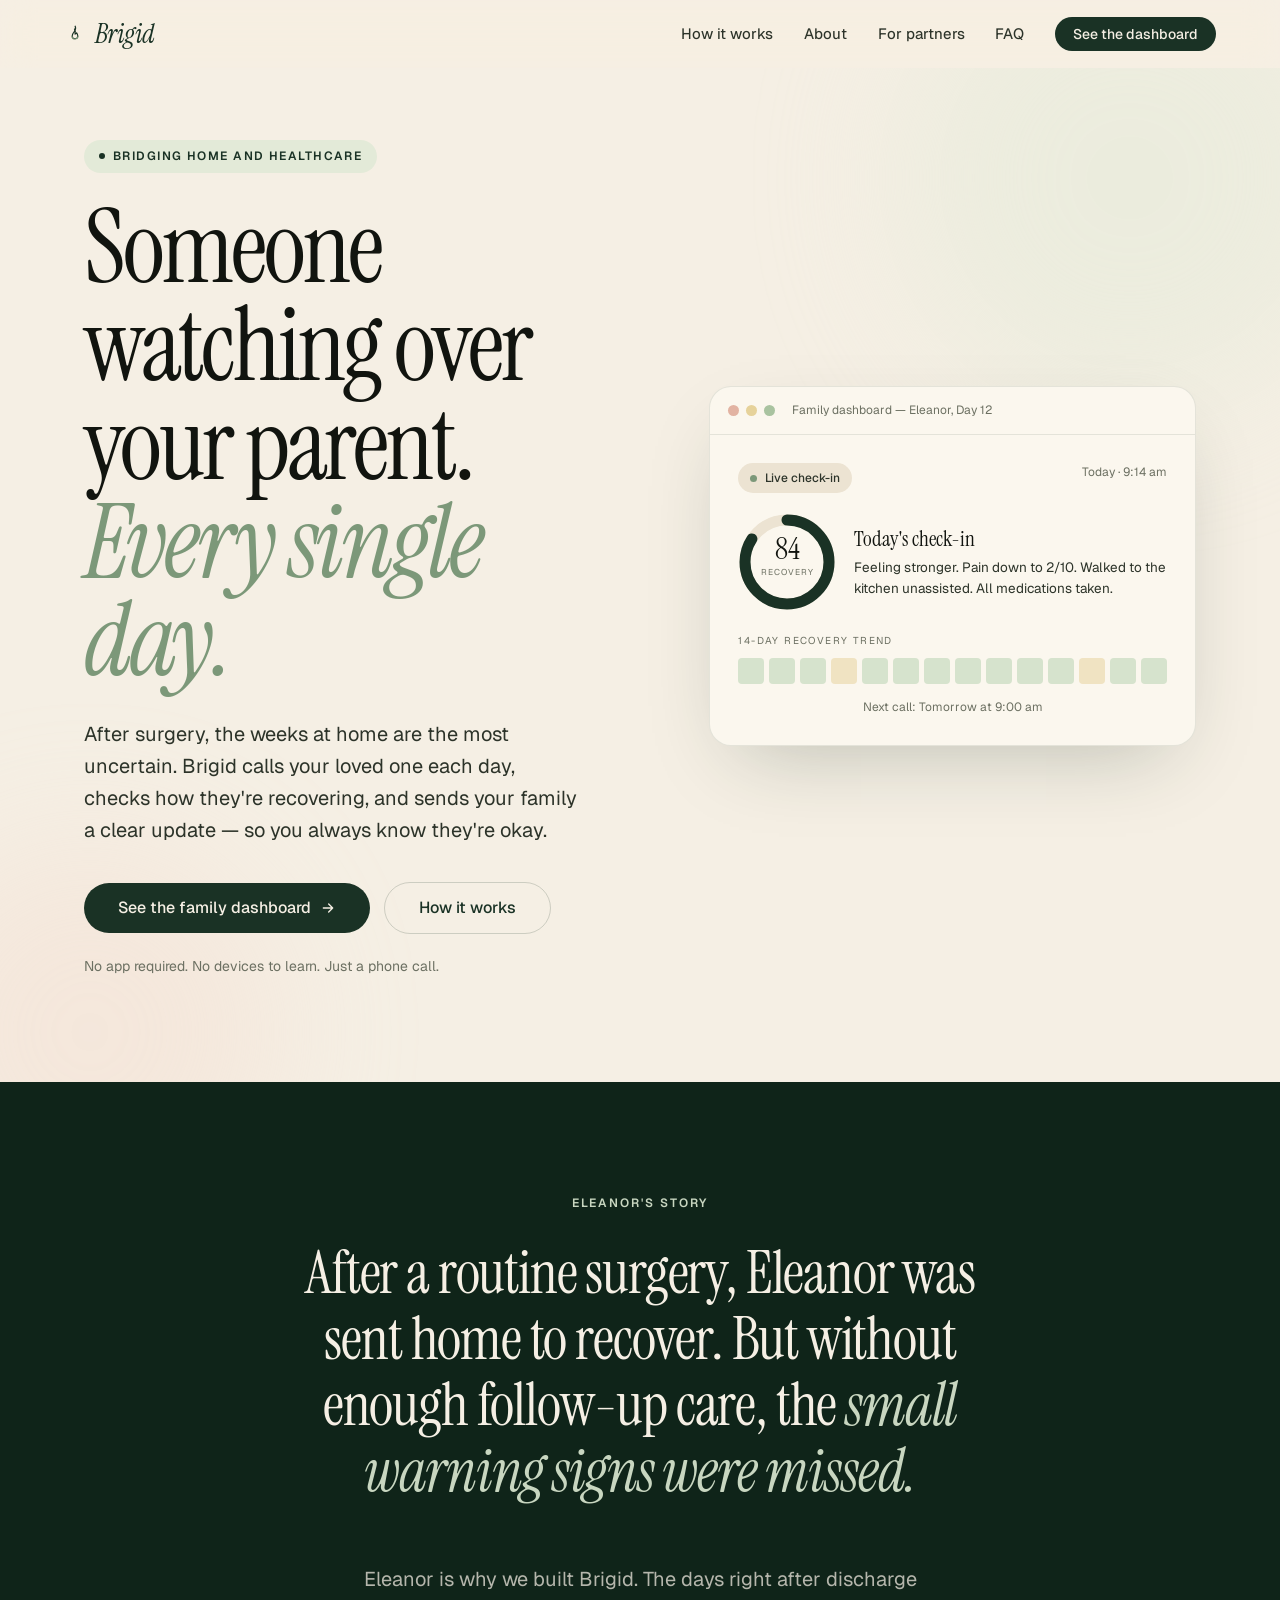
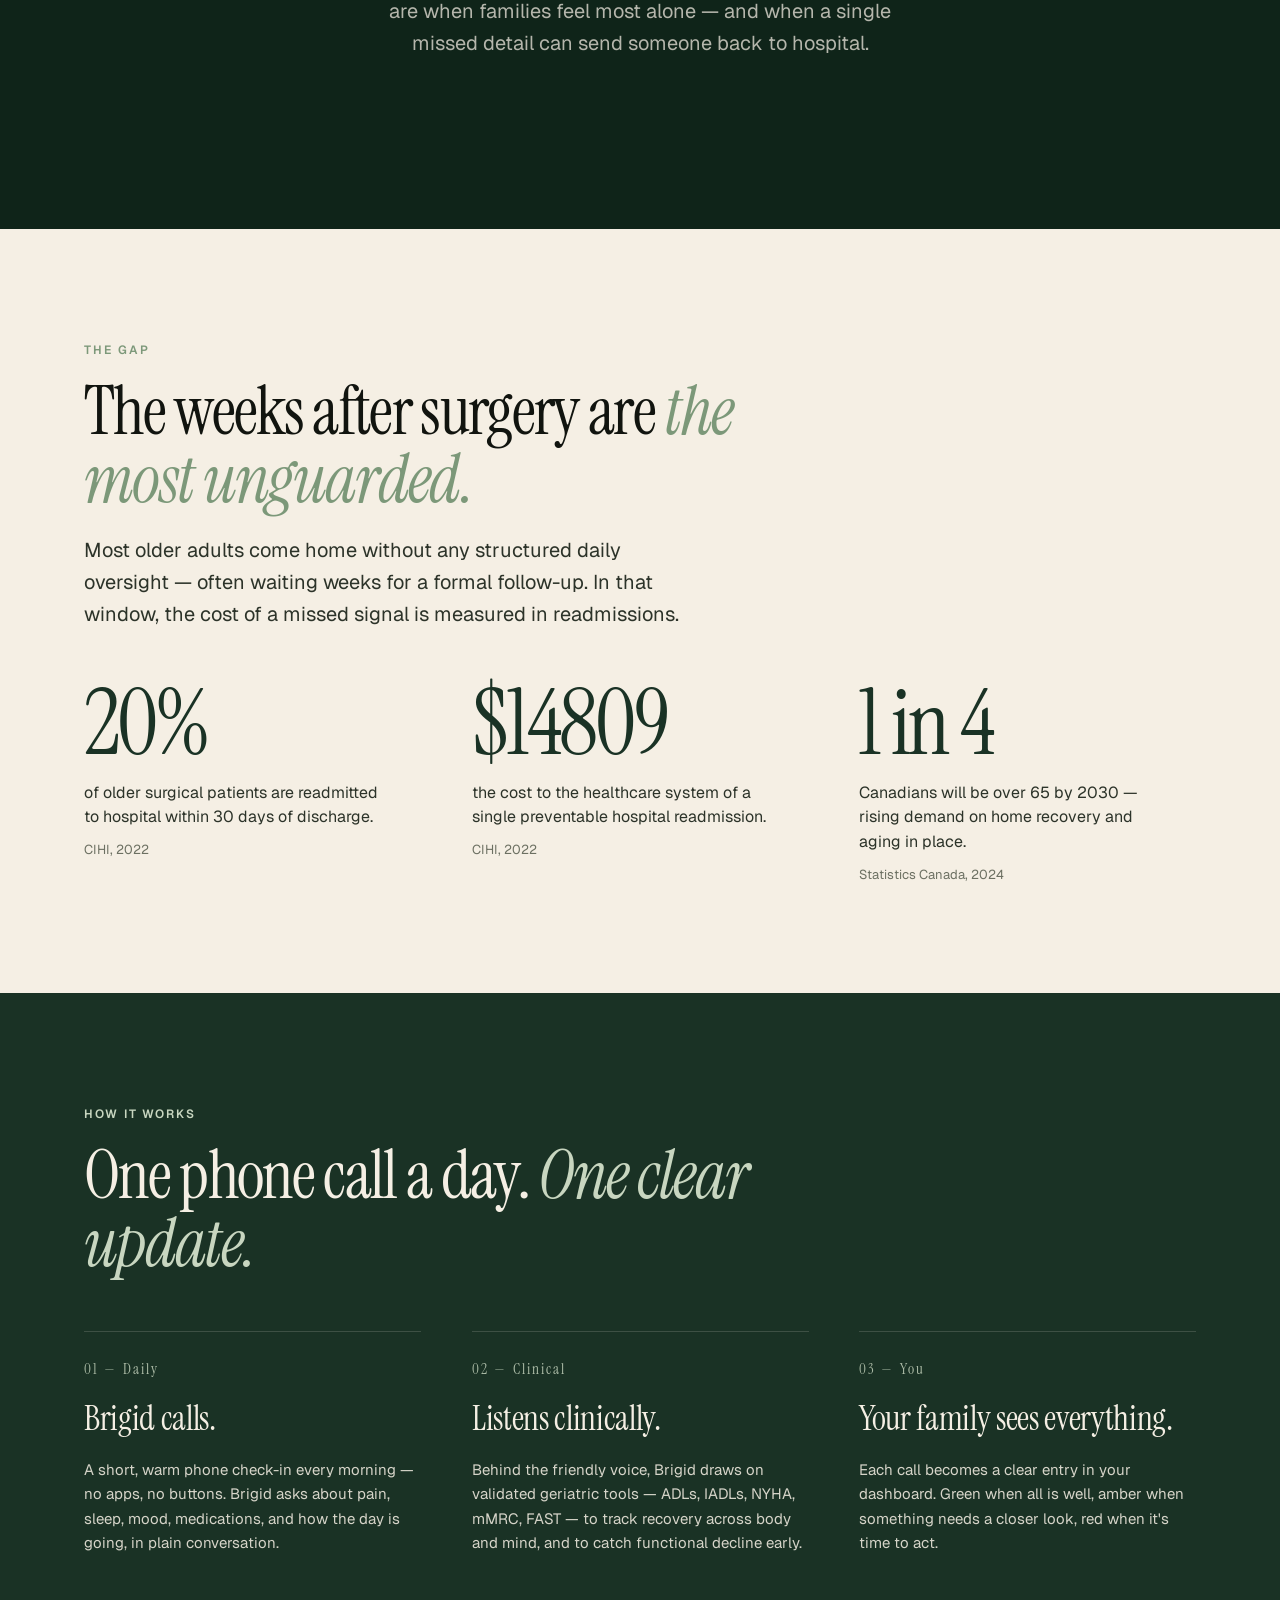
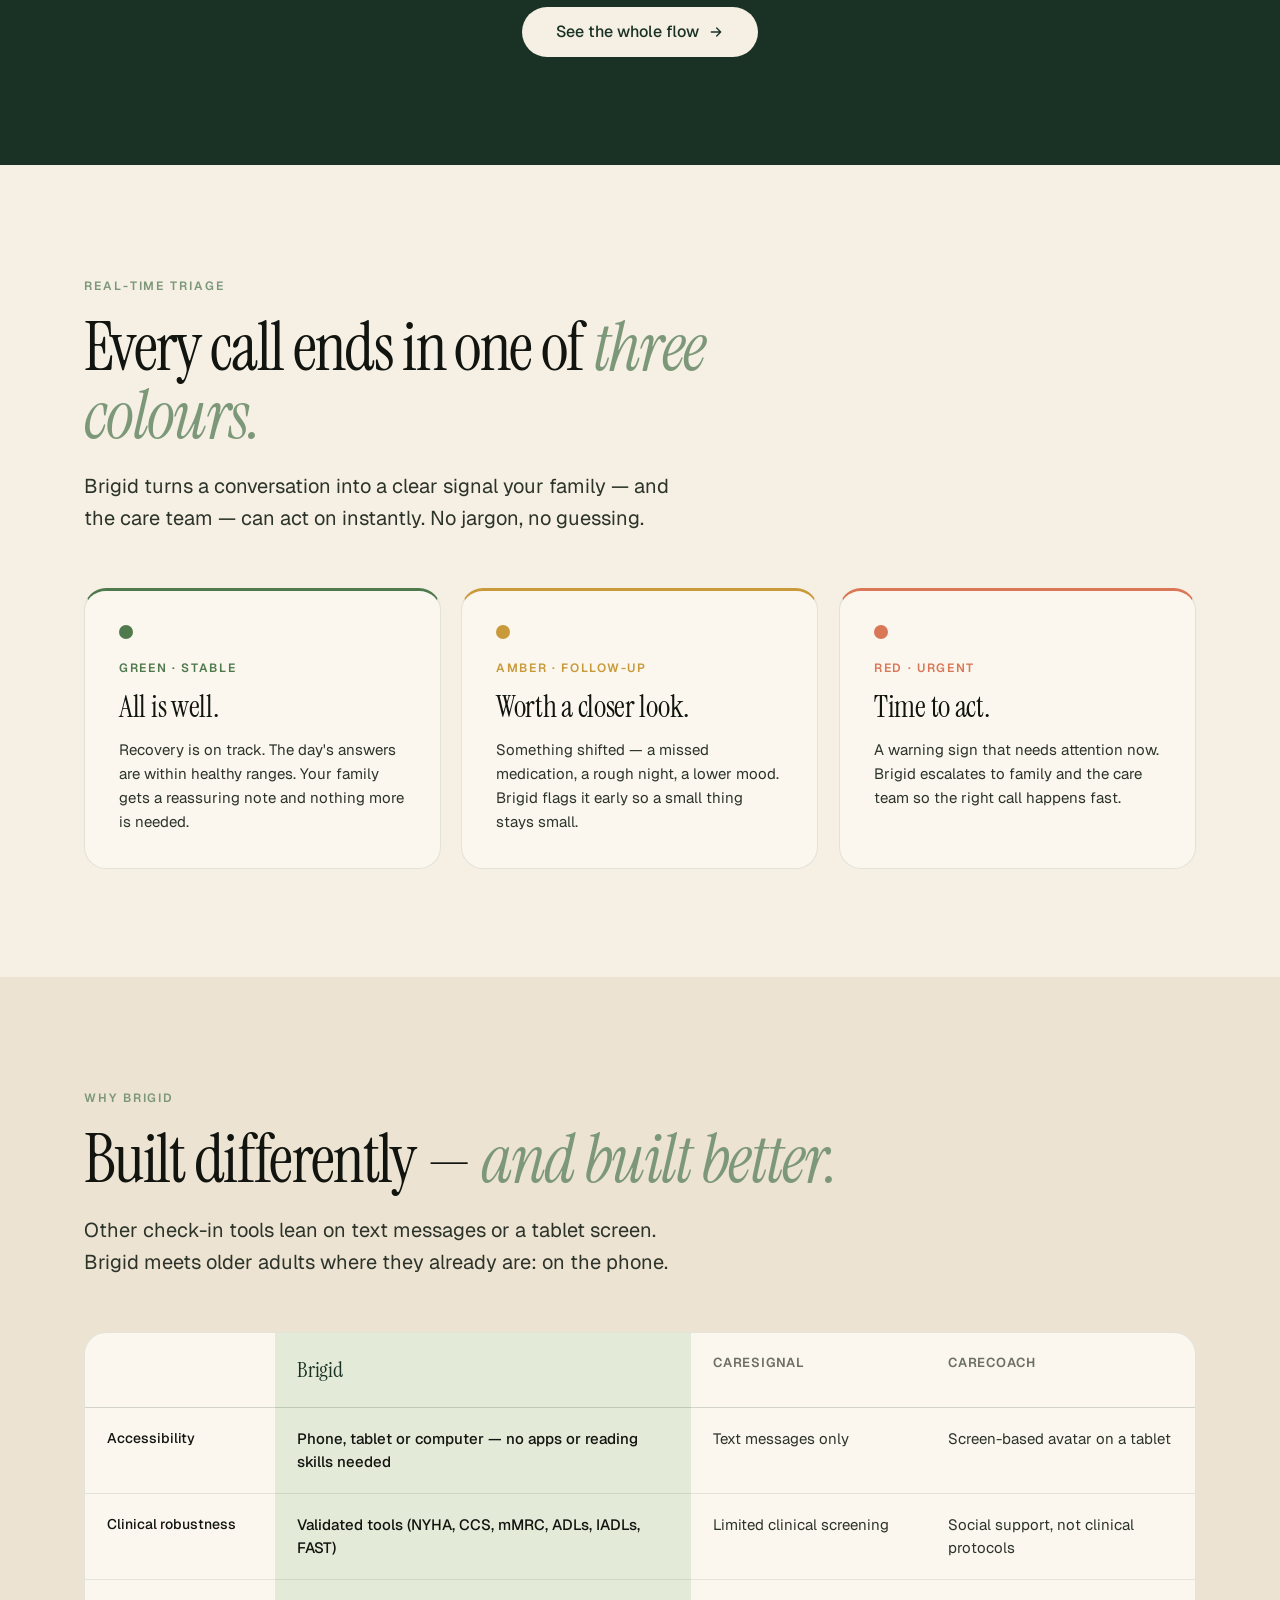
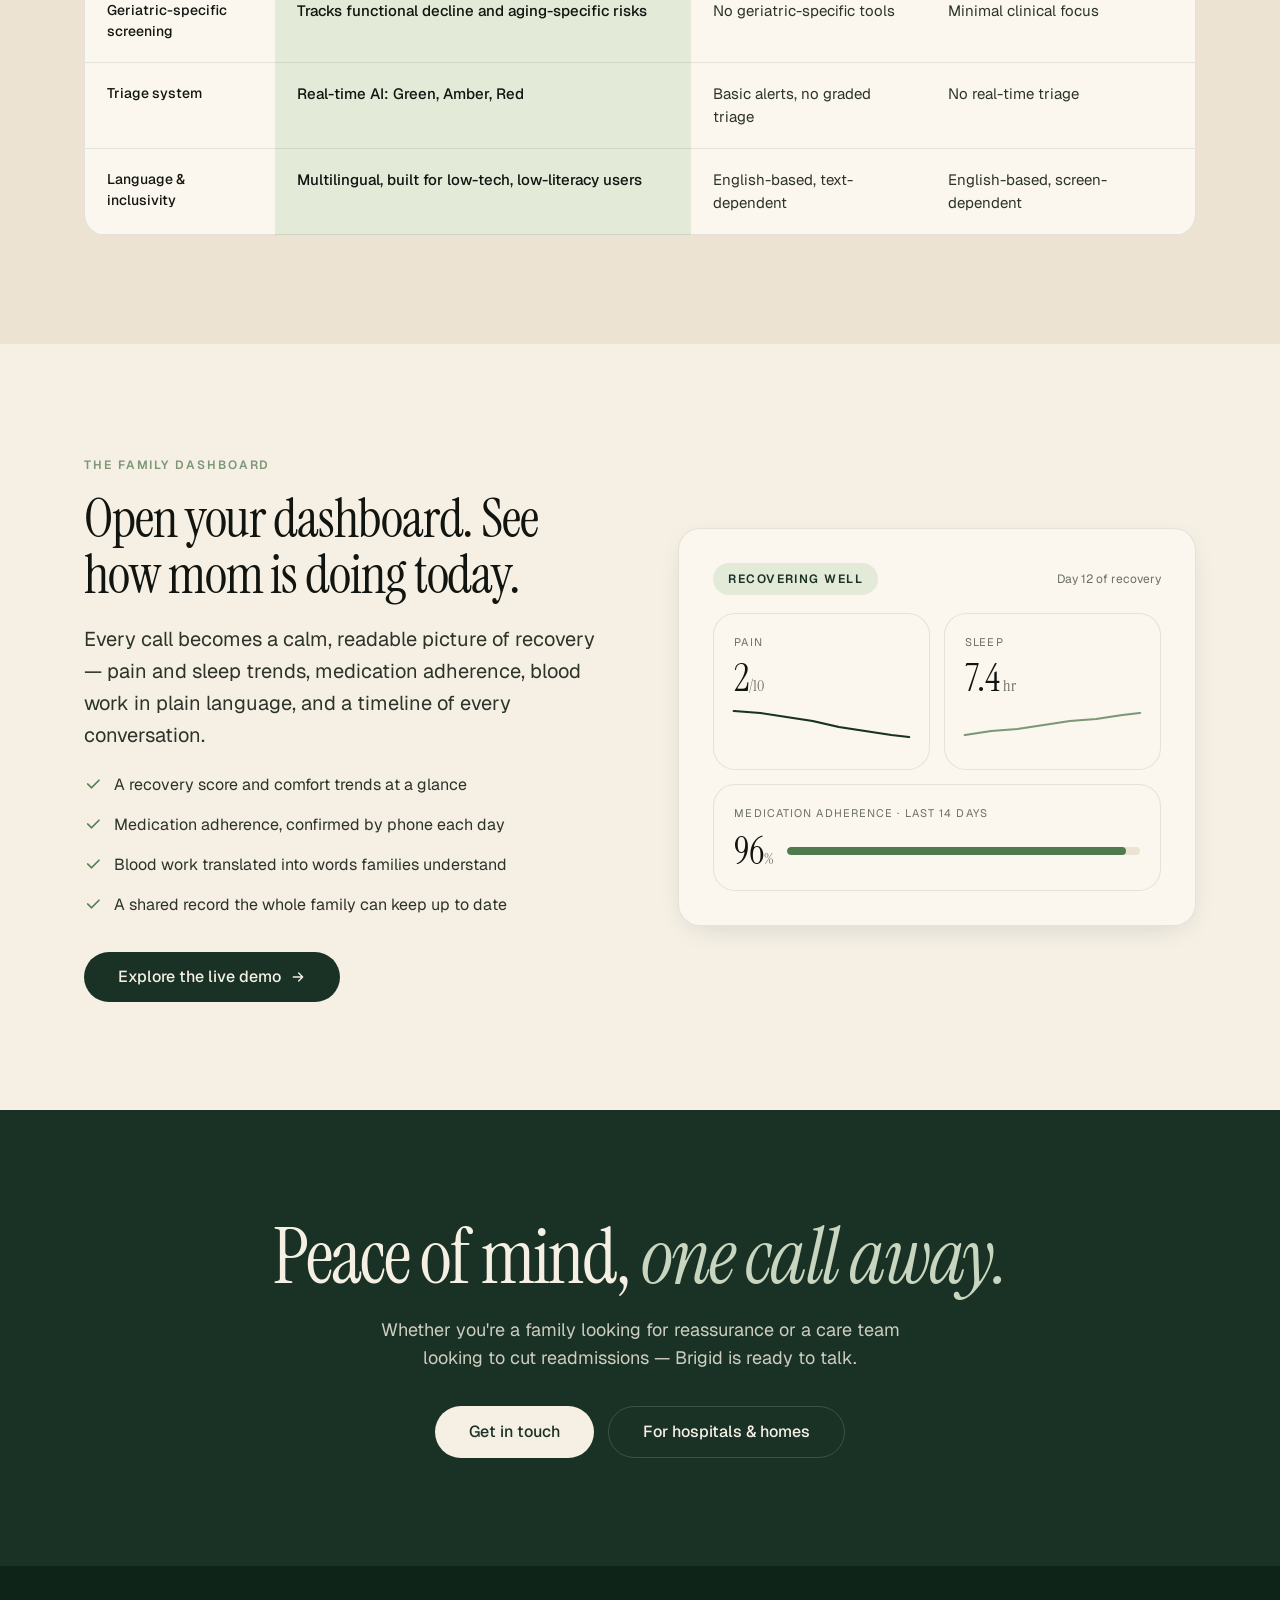
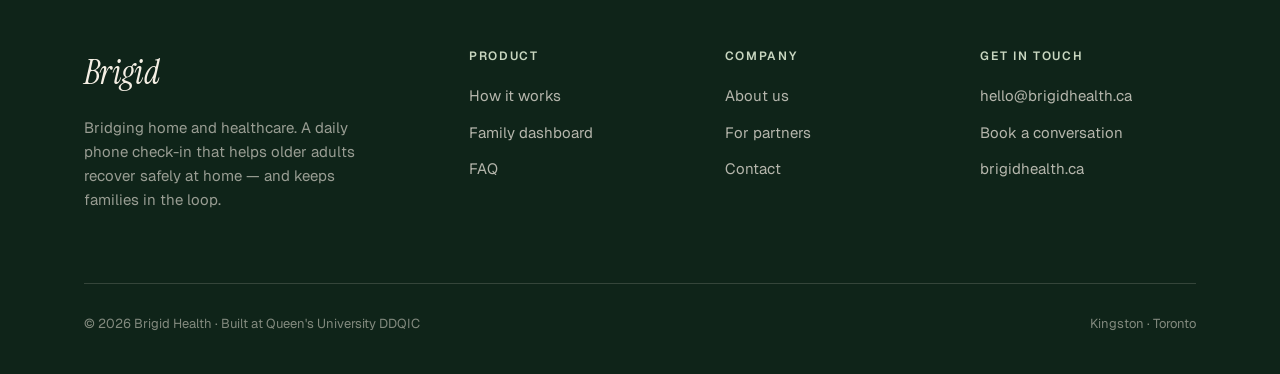
==== index.html @ aa485365 "Rebuild Brigid site as a flowing, Apple-style multi-page experience Replace the single-file prototyp" ====
<!DOCTYPE html>
<html lang="en">
<head>
<meta charset="UTF-8" />
<meta name="viewport" content="width=device-width, initial-scale=1.0" />
<title>Brigid — Someone watching over your parent, every day</title>
<meta name="description" content="After surgery, the weeks at home are the most uncertain. Brigid calls your loved one each day, checks how they're recovering, and sends your family a clear update — so you always know they're okay. No app. No devices. Just a phone call." />
<link rel="icon" href="assets/favicon.svg" type="image/svg+xml" />
<link rel="preconnect" href="https://fonts.googleapis.com" />
<link rel="preconnect" href="https://fonts.gstatic.com" crossorigin />
<link href="https://fonts.googleapis.com/css2?family=Instrument+Serif:ital@0;1&family=Newsreader:ital,opsz,wght@0,6..72,300..700;1,6..72,300..700&family=Geist:wght@300..700&display=swap" rel="stylesheet" />
<link rel="stylesheet" href="assets/brigid.css" />
</head>
<body>

<!-- ================= NAV ================= -->
<header class="nav" data-nav>
  <a class="brand" href="index.html" aria-label="Brigid home">
    <svg class="glyph" viewBox="0 0 32 32" fill="none" aria-hidden="true">
      <path d="M16 4c2 3.6.7 6.1-.9 8.2-1.6 2-3.1 3.9-3.1 6.8a4 4 0 0 0 8 0c0-1.8-.7-3.3-1.6-4.7-.5 1-1.3 1.7-2.4 1.9 1.1-2.6.8-5.6-1.1-8.1" stroke="#1a3225" stroke-width="1.6" stroke-linejoin="round"/>
      <path d="M11.5 18.8A4.5 4.5 0 0 0 16 23.3a4.5 4.5 0 0 0 4.5-4.5" stroke="#7c9879" stroke-width="1.6" stroke-linecap="round"/>
    </svg>
    Brigid
  </a>
  <nav class="nav-links" aria-label="Primary">
    <a class="link" href="how-it-works.html">How it works</a>
    <a class="link" href="about.html">About</a>
    <a class="link" href="for-partners.html">For partners</a>
    <a class="link" href="faq.html">FAQ</a>
    <a class="btn btn-sm" href="product.html">See the dashboard</a>
  </nav>
  <button class="nav-toggle" data-menu-toggle aria-label="Open menu" aria-expanded="false">
    <svg width="22" height="22" viewBox="0 0 24 24" fill="none"><path d="M4 7h16M4 12h16M4 17h16" stroke="currentColor" stroke-width="1.7" stroke-linecap="round"/></svg>
  </button>
</header>
<div class="mobile-menu" data-mobile-menu>
  <a href="how-it-works.html">How it works</a>
  <a href="about.html">About</a>
  <a href="for-partners.html">For partners</a>
  <a href="faq.html">FAQ</a>
  <a href="contact.html">Contact</a>
  <a class="btn" href="product.html">See the dashboard →</a>
</div>

<main class="page">

  <!-- ================= HERO ================= -->
  <section class="hero">
    <div class="hero-glow g1"></div>
    <div class="hero-glow g2"></div>
    <div class="wrap hero-grid">
      <div>
        <span class="pill reveal"><span class="dot"></span>Bridging home and healthcare</span>
        <h1 class="reveal" style="--d:80ms">Someone watching over your parent.<br /><em>Every single day.</em></h1>
        <p class="lede reveal" style="--d:160ms">After surgery, the weeks at home are the most uncertain. Brigid calls your loved one each day, checks how they're recovering, and sends your family a clear update — so you always know they're okay.</p>
        <div class="hero-cta reveal" style="--d:240ms">
          <a class="btn btn-lg" href="product.html">See the family dashboard <svg class="arrow" width="16" height="16" viewBox="0 0 24 24" fill="none"><path d="M5 12h14m-6-6 6 6-6 6" stroke="currentColor" stroke-width="2" stroke-linecap="round" stroke-linejoin="round"/></svg></a>
          <a class="btn btn-ghost btn-lg" href="how-it-works.html">How it works</a>
        </div>
        <p class="hero-note reveal" style="--d:320ms">No app required. No devices to learn. Just a phone call.</p>
      </div>

      <!-- Hero product mock -->
      <div class="reveal-scale" style="--d:200ms">
        <div class="mock">
          <div class="mock-bar"><span class="d d1"></span><span class="d d2"></span><span class="d d3"></span><span class="mock-title">Family dashboard — Eleanor, Day 12</span></div>
          <div class="mock-body">
            <div style="display:flex;justify-content:space-between;align-items:flex-start;margin-bottom:20px;">
              <span class="live-pill"><span class="dot"></span>Live check-in</span>
              <span style="font-size:12px;color:var(--muted)">Today · 9:14 am</span>
            </div>
            <div class="mini-ring-wrap" style="margin-bottom:22px;">
              <svg width="98" height="98" viewBox="0 0 98 98" style="flex-shrink:0">
                <circle cx="49" cy="49" r="42" fill="none" stroke="#ece3d2" stroke-width="11"/>
                <circle cx="49" cy="49" r="42" fill="none" stroke="#1a3225" stroke-width="11" stroke-linecap="round"
                  stroke-dasharray="264" stroke-dashoffset="42" transform="rotate(-90 49 49)"/>
                <text x="49" y="46" text-anchor="middle" font-family="Instrument Serif, serif" font-size="30" fill="#11140f">84</text>
                <text x="49" y="62" text-anchor="middle" font-family="Geist, sans-serif" font-size="8.5" letter-spacing="1" fill="#6c7062">RECOVERY</text>
              </svg>
              <div>
                <div style="font-family:var(--display);font-size:21px;line-height:1.15;margin-bottom:6px;">Today's check-in</div>
                <p style="font-size:13.5px;line-height:1.5;color:var(--ink-2);margin:0;">Feeling stronger. Pain down to 2/10. Walked to the kitchen unassisted. All medications taken.</p>
              </div>
            </div>
            <div style="font-size:10px;letter-spacing:.14em;text-transform:uppercase;color:var(--muted);margin-bottom:9px;">14-day recovery trend</div>
            <div class="trend-grid">
              <span class="cell" style="background:#d6e3cd"></span><span class="cell" style="background:#d6e3cd"></span><span class="cell" style="background:#d6e3cd"></span><span class="cell" style="background:#f0e3c2"></span><span class="cell" style="background:#d6e3cd"></span><span class="cell" style="background:#d6e3cd"></span><span class="cell" style="background:#d6e3cd"></span><span class="cell" style="background:#d6e3cd"></span><span class="cell" style="background:#d6e3cd"></span><span class="cell" style="background:#d6e3cd"></span><span class="cell" style="background:#d6e3cd"></span><span class="cell" style="background:#f0e3c2"></span><span class="cell" style="background:#d6e3cd"></span><span class="cell" style="background:#d6e3cd"></span>
            </div>
            <div style="font-size:12px;color:var(--muted);margin-top:14px;text-align:center;">Next call: Tomorrow at 9:00 am</div>
          </div>
        </div>
      </div>
    </div>
  </section>

  <!-- ================= ELEANOR'S STORY ================= -->
  <section class="section bleed-forest-deep">
    <div class="wrap-narrow center">
      <span class="eyebrow on-dark reveal">Eleanor's story</span>
      <p class="statement reveal" style="--d:100ms;margin-top:26px;color:var(--cream)">
        After a routine surgery, Eleanor was sent home to recover. But without enough follow-up care, the <em>small warning signs were missed.</em>
      </p>
      <p class="lede reveal" style="--d:200ms;margin:32px auto 0;max-width:560px;color:rgba(245,239,228,.72)">
        Eleanor is why we built Brigid. The days right after discharge are when families feel most alone — and when a single missed detail can send someone back to hospital.
      </p>
      <div class="reveal" style="--d:280ms;margin-top:36px;">
        <a class="textlink on-dark" href="about.html">Read the full story <svg width="15" height="15" viewBox="0 0 24 24" fill="none"><path d="M5 12h14m-6-6 6 6-6 6" stroke="currentColor" stroke-width="2" stroke-linecap="round" stroke-linejoin="round"/></svg></a>
      </div>
    </div>
  </section>

  <!-- ================= THE PROBLEM (stats) ================= -->
  <section class="section">
    <div class="wrap">
      <div class="section-head reveal">
        <span class="eyebrow">The gap</span>
        <h2>The weeks after surgery are <em>the most unguarded.</em></h2>
        <p class="lede">Most older adults come home without any structured daily oversight — often waiting weeks for a formal follow-up. In that window, the cost of a missed signal is measured in readmissions.</p>
      </div>
      <div class="stat-row" data-stagger="120">
        <div class="stat-block reveal">
          <div class="num"><span data-count="20" data-suffix="%">0%</span></div>
          <div class="desc">of older surgical patients are readmitted to hospital within 30 days of discharge.</div>
          <div class="src">CIHI, 2022</div>
        </div>
        <div class="stat-block reveal">
          <div class="num" data-count="15000" data-prefix="$" data-suffix="">$0</div>
          <div class="desc">the cost to the healthcare system of a single preventable hospital readmission.</div>
          <div class="src">CIHI, 2022</div>
        </div>
        <div class="stat-block reveal">
          <div class="num">1 in 4</div>
          <div class="desc">Canadians will be over 65 by 2030 — rising demand on home recovery and aging in place.</div>
          <div class="src">Statistics Canada, 2024</div>
        </div>
      </div>
    </div>
  </section>

  <!-- ================= THE DAILY CALL (how) ================= -->
  <section class="section bleed-forest">
    <div class="wrap">
      <div class="section-head reveal">
        <span class="eyebrow on-dark">How it works</span>
        <h2>One phone call a day. <em>One clear update.</em></h2>
      </div>
      <div class="steps" data-stagger="120">
        <div class="step reveal">
          <div class="snum">01 — Daily</div>
          <h3>Brigid calls.</h3>
          <p>A short, warm phone check-in every morning — no apps, no buttons. Brigid asks about pain, sleep, mood, medications, and how the day is going, in plain conversation.</p>
        </div>
        <div class="step reveal">
          <div class="snum">02 — Clinical</div>
          <h3>Listens clinically.</h3>
          <p>Behind the friendly voice, Brigid draws on validated geriatric tools — ADLs, IADLs, NYHA, mMRC, FAST — to track recovery across body and mind, and to catch functional decline early.</p>
        </div>
        <div class="step reveal">
          <div class="snum">03 — You</div>
          <h3>Your family sees everything.</h3>
          <p>Each call becomes a clear entry in your dashboard. Green when all is well, amber when something needs a closer look, red when it's time to act.</p>
        </div>
      </div>
      <div class="reveal center" style="--d:120ms;margin-top:52px;">
        <a class="btn btn-on-dark btn-lg" href="how-it-works.html">See the whole flow <svg class="arrow" width="16" height="16" viewBox="0 0 24 24" fill="none"><path d="M5 12h14m-6-6 6 6-6 6" stroke="currentColor" stroke-width="2" stroke-linecap="round" stroke-linejoin="round"/></svg></a>
      </div>
    </div>
  </section>

  <!-- ================= TRIAGE ================= -->
  <section class="section">
    <div class="wrap">
      <div class="section-head reveal">
        <span class="eyebrow">Real-time triage</span>
        <h2>Every call ends in one of <em>three colours.</em></h2>
        <p class="lede">Brigid turns a conversation into a clear signal your family — and the care team — can act on instantly. No jargon, no guessing.</p>
      </div>
      <div class="triage" data-stagger="110">
        <div class="triage-card t-green reveal">
          <div class="tdot"></div>
          <div class="tlabel">Green · Stable</div>
          <h3>All is well.</h3>
          <p>Recovery is on track. The day's answers are within healthy ranges. Your family gets a reassuring note and nothing more is needed.</p>
        </div>
        <div class="triage-card t-amber reveal">
          <div class="tdot"></div>
          <div class="tlabel">Amber · Follow-up</div>
          <h3>Worth a closer look.</h3>
          <p>Something shifted — a missed medication, a rough night, a lower mood. Brigid flags it early so a small thing stays small.</p>
        </div>
        <div class="triage-card t-red reveal">
          <div class="tdot"></div>
          <div class="tlabel">Red · Urgent</div>
          <h3>Time to act.</h3>
          <p>A warning sign that needs attention now. Brigid escalates to family and the care team so the right call happens fast.</p>
        </div>
      </div>
    </div>
  </section>

  <!-- ================= WHY BRIGID (comparison) ================= -->
  <section class="section bleed-cream2">
    <div class="wrap">
      <div class="section-head reveal">
        <span class="eyebrow">Why Brigid</span>
        <h2>Built differently — <em>and built better.</em></h2>
        <p class="lede">Other check-in tools lean on text messages or a tablet screen. Brigid meets older adults where they already are: on the phone.</p>
      </div>
      <div class="compare-wrap reveal" style="--d:100ms">
        <table class="compare">
          <thead>
            <tr>
              <th></th>
              <th class="brigid-col">Brigid</th>
              <th>CareSignal</th>
              <th>CareCoach</th>
            </tr>
          </thead>
          <tbody>
            <tr>
              <td>Accessibility</td>
              <td class="brigid-col">Phone, tablet or computer — no apps or reading skills needed</td>
              <td>Text messages only</td>
              <td>Screen-based avatar on a tablet</td>
            </tr>
            <tr>
              <td>Clinical robustness</td>
              <td class="brigid-col">Validated tools (NYHA, CCS, mMRC, ADLs, IADLs, FAST)</td>
              <td>Limited clinical screening</td>
              <td>Social support, not clinical protocols</td>
            </tr>
            <tr>
              <td>Geriatric-specific screening</td>
              <td class="brigid-col">Tracks functional decline and aging-specific risks</td>
              <td>No geriatric-specific tools</td>
              <td>Minimal clinical focus</td>
            </tr>
            <tr>
              <td>Triage system</td>
              <td class="brigid-col">Real-time AI: Green, Amber, Red</td>
              <td>Basic alerts, no graded triage</td>
              <td>No real-time triage</td>
            </tr>
            <tr>
              <td>Language &amp; inclusivity</td>
              <td class="brigid-col">Multilingual, built for low-tech, low-literacy users</td>
              <td>English-based, text-dependent</td>
              <td>English-based, screen-dependent</td>
            </tr>
          </tbody>
        </table>
      </div>
    </div>
  </section>

  <!-- ================= PRODUCT PREVIEW ================= -->
  <section class="section">
    <div class="wrap split">
      <div class="reveal">
        <span class="eyebrow">The family dashboard</span>
        <h2>Open your dashboard. See how mom is doing today.</h2>
        <p class="lede">Every call becomes a calm, readable picture of recovery — pain and sleep trends, medication adherence, blood work in plain language, and a timeline of every conversation.</p>
        <ul class="ticks">
          <li><span class="tk"><svg width="18" height="18" viewBox="0 0 24 24" fill="none"><path d="m5 12 5 5L20 7" stroke="currentColor" stroke-width="2.2" stroke-linecap="round" stroke-linejoin="round"/></svg></span>A recovery score and comfort trends at a glance</li>
          <li><span class="tk"><svg width="18" height="18" viewBox="0 0 24 24" fill="none"><path d="m5 12 5 5L20 7" stroke="currentColor" stroke-width="2.2" stroke-linecap="round" stroke-linejoin="round"/></svg></span>Medication adherence, confirmed by phone each day</li>
          <li><span class="tk"><svg width="18" height="18" viewBox="0 0 24 24" fill="none"><path d="m5 12 5 5L20 7" stroke="currentColor" stroke-width="2.2" stroke-linecap="round" stroke-linejoin="round"/></svg></span>Blood work translated into words families understand</li>
          <li><span class="tk"><svg width="18" height="18" viewBox="0 0 24 24" fill="none"><path d="m5 12 5 5L20 7" stroke="currentColor" stroke-width="2.2" stroke-linecap="round" stroke-linejoin="round"/></svg></span>A shared record the whole family can keep up to date</li>
        </ul>
        <div style="margin-top:32px;">
          <a class="btn btn-lg" href="product.html">Explore the live demo <svg class="arrow" width="16" height="16" viewBox="0 0 24 24" fill="none"><path d="M5 12h14m-6-6 6 6-6 6" stroke="currentColor" stroke-width="2" stroke-linecap="round" stroke-linejoin="round"/></svg></a>
        </div>
      </div>
      <div class="split-media reveal-scale" style="--d:120ms">
        <div style="display:flex;justify-content:space-between;align-items:center;margin-bottom:18px;">
          <span class="pill">Recovering well</span>
          <span style="font-size:12px;color:var(--muted)">Day 12 of recovery</span>
        </div>
        <div style="display:grid;grid-template-columns:1fr 1fr;gap:14px;">
          <div class="card" style="padding:20px;">
            <div style="font-size:11px;letter-spacing:.1em;text-transform:uppercase;color:var(--muted);margin-bottom:8px;">Pain</div>
            <div style="font-family:var(--display);font-size:38px;line-height:1;color:var(--ink)">2<span style="font-size:16px;color:var(--muted)">/10</span></div>
            <svg width="100%" height="34" viewBox="0 0 120 34" preserveAspectRatio="none" style="margin-top:10px;overflow:visible">
              <path d="M0,4 L18,6 L36,10 L54,14 L72,20 L90,24 L108,28 L120,30" fill="none" stroke="#1a3225" stroke-width="2" stroke-linecap="round"/>
            </svg>
          </div>
          <div class="card" style="padding:20px;">
            <div style="font-size:11px;letter-spacing:.1em;text-transform:uppercase;color:var(--muted);margin-bottom:8px;">Sleep</div>
            <div style="font-family:var(--display);font-size:38px;line-height:1;color:var(--ink)">7.4<span style="font-size:16px;color:var(--muted)"> hr</span></div>
            <svg width="100%" height="34" viewBox="0 0 120 34" preserveAspectRatio="none" style="margin-top:10px;overflow:visible">
              <path d="M0,28 L18,24 L36,22 L54,18 L72,14 L90,12 L108,8 L120,6" fill="none" stroke="#7c9879" stroke-width="2" stroke-linecap="round"/>
            </svg>
          </div>
          <div class="card" style="padding:20px;grid-column:span 2;">
            <div style="font-size:11px;letter-spacing:.1em;text-transform:uppercase;color:var(--muted);margin-bottom:10px;">Medication adherence · last 14 days</div>
            <div style="display:flex;align-items:center;gap:14px;">
              <div style="font-family:var(--display);font-size:38px;line-height:1;color:var(--ink)">96<span style="font-size:16px;color:var(--muted)">%</span></div>
              <div style="flex:1;height:8px;background:var(--cream-2);border-radius:999px;overflow:hidden"><div style="width:96%;height:100%;background:var(--green);border-radius:999px"></div></div>
            </div>
          </div>
        </div>
      </div>
    </div>
  </section>

  <!-- ================= CLOSING CTA ================= -->
  <section class="section bleed-forest cta-band">
    <div class="wrap reveal">
      <h2>Peace of mind, <em>one call away.</em></h2>
      <p>Whether you're a family looking for reassurance or a care team looking to cut readmissions — Brigid is ready to talk.</p>
      <div class="cta-actions">
        <a class="btn btn-on-dark btn-lg" href="contact.html">Get in touch</a>
        <a class="btn btn-ghost-on-dark btn-lg" href="for-partners.html">For hospitals &amp; homes</a>
      </div>
    </div>
  </section>

</main>

<!-- ================= FOOTER ================= -->
<footer class="footer">
  <div class="wrap">
    <div class="footer-grid">
      <div>
        <div class="brand">Brigid</div>
        <p class="tag">Bridging home and healthcare. A daily phone check-in that helps older adults recover safely at home — and keeps families in the loop.</p>
      </div>
      <div>
        <h4>Product</h4>
        <ul>
          <li><a href="how-it-works.html">How it works</a></li>
          <li><a href="product.html">Family dashboard</a></li>
          <li><a href="faq.html">FAQ</a></li>
        </ul>
      </div>
      <div>
        <h4>Company</h4>
        <ul>
          <li><a href="about.html">About us</a></li>
          <li><a href="for-partners.html">For partners</a></li>
          <li><a href="contact.html">Contact</a></li>
        </ul>
      </div>
      <div>
        <h4>Get in touch</h4>
        <ul>
          <li><a href="mailto:hello@brigidhealth.ca">hello@brigidhealth.ca</a></li>
          <li><a href="contact.html">Book a conversation</a></li>
          <li><a href="https://brigidhealth.ca">brigidhealth.ca</a></li>
        </ul>
      </div>
    </div>
    <div class="footer-base">
      <span>© <span data-year>2026</span> Brigid Health · Built at Queen's University DDQIC</span>
      <span>Kingston · Toronto</span>
    </div>
  </div>
</footer>

<script src="assets/brigid.js"></script>
</body>
</html>
---- assets/brigid.css ----
/* ============================================================================
   Brigid — Design System
   Bridging Home and Healthcare
   A single shared stylesheet for the whole marketing site.
   ========================================================================== */

:root {
  /* Surfaces */
  --cream: #f5efe4;
  --cream-2: #ece3d2;
  --cream-3: #e2d6bf;
  --paper: #fbf7ee;

  /* Ink */
  --ink: #11140f;
  --ink-2: #2c3329;
  --muted: #6c7062;
  --muted-2: #989a8c;

  /* Brand */
  --forest: #1a3225;
  --forest-2: #234534;
  --forest-deep: #0f2419;
  --sage: #7c9879;
  --sage-light: #c8d6c0;
  --sage-bg: #e3ead8;

  /* Triage + accents */
  --green: #4f7a4d;
  --green-bg: #d6e3cd;
  --amber: #c89a3a;
  --amber-bg: #f0e3c2;
  --coral: #d97757;
  --coral-bg: #f4d9cc;
  --rose: #b85c5c;
  --rose-bg: #f0d4d4;

  /* Lines + shadow */
  --line: rgba(26, 50, 37, 0.10);
  --line-2: rgba(26, 50, 37, 0.18);
  --line-on-dark: rgba(245, 239, 228, 0.16);
  --shadow-sm: 0 1px 2px rgba(26, 50, 37, 0.05);
  --shadow: 0 8px 30px -12px rgba(26, 50, 37, 0.18);
  --shadow-lg: 0 30px 80px -30px rgba(26, 50, 37, 0.28);

  /* Type */
  --serif: 'Newsreader', 'Instrument Serif', Georgia, serif;
  --display: 'Instrument Serif', 'Newsreader', Georgia, serif;
  --sans: 'Geist', -apple-system, BlinkMacSystemFont, system-ui, sans-serif;

  /* Rhythm */
  --nav-h: 68px;
  --pad-x: clamp(20px, 5vw, 64px);
  --maxw: 1240px;
  --radius: 22px;
  --ease: cubic-bezier(.2, .7, .2, 1);
}

* { box-sizing: border-box; -webkit-font-smoothing: antialiased; text-rendering: optimizeLegibility; }
html { scroll-behavior: smooth; }
@media (prefers-reduced-motion: reduce) { html { scroll-behavior: auto; } }
html, body { margin: 0; padding: 0; }
body {
  font-family: var(--sans);
  background: var(--cream);
  color: var(--ink);
  font-size: 16px;
  line-height: 1.55;
  min-height: 100vh;
  overflow-x: hidden;
}
a { color: inherit; text-decoration: none; }
button { font: inherit; cursor: pointer; border: 0; background: transparent; color: inherit; }
img { max-width: 100%; display: block; }
::selection { background: var(--forest); color: var(--cream); }

/* ---- Type helpers ---------------------------------------------------------- */
.serif { font-family: var(--serif); font-weight: 400; letter-spacing: -0.01em; }
.display { font-family: var(--display); font-weight: 400; letter-spacing: -0.02em; line-height: 1.02; }
.italic { font-style: italic; }
.eyebrow {
  font-size: 12px; letter-spacing: 0.16em; text-transform: uppercase;
  font-weight: 600; color: var(--sage);
}
.eyebrow.on-dark { color: var(--sage-light); }
.lede { font-size: clamp(17px, 2vw, 20px); line-height: 1.6; color: var(--ink-2); }

/* ---- Layout ---------------------------------------------------------------- */
.wrap { max-width: var(--maxw); margin: 0 auto; padding-left: var(--pad-x); padding-right: var(--pad-x); }
.wrap-narrow { max-width: 860px; margin: 0 auto; padding-left: var(--pad-x); padding-right: var(--pad-x); }
.section { padding: clamp(72px, 12vh, 140px) 0; }
.section-sm { padding: clamp(48px, 8vh, 96px) 0; }
.bleed-forest { background: var(--forest); color: var(--cream); }
.bleed-forest-deep { background: var(--forest-deep); color: var(--cream); }
.bleed-paper { background: var(--paper); }
.bleed-cream2 { background: var(--cream-2); }
.center { text-align: center; }

/* ---- Buttons --------------------------------------------------------------- */
.btn {
  display: inline-flex; align-items: center; gap: 9px;
  padding: 14px 26px; border-radius: 999px;
  background: var(--forest); color: var(--cream);
  font-size: 15px; font-weight: 500; line-height: 1;
  transition: transform .18s var(--ease), background .18s var(--ease), box-shadow .18s var(--ease);
  white-space: nowrap;
}
.btn:hover { background: var(--forest-2); transform: translateY(-2px); box-shadow: 0 10px 26px -12px rgba(26,50,37,.5); }
.btn:active { transform: translateY(0); }
.btn-sm { padding: 10px 18px; font-size: 14px; }
.btn-lg { padding: 17px 34px; font-size: 16px; }
.btn-ghost { background: transparent; color: var(--forest); border: 1px solid var(--line-2); }
.btn-ghost:hover { background: rgba(26,50,37,.05); }
.btn-on-dark { background: var(--cream); color: var(--forest); }
.btn-on-dark:hover { background: #fff; }
.btn-ghost-on-dark { background: transparent; color: var(--cream); border: 1px solid var(--line-on-dark); }
.btn-ghost-on-dark:hover { background: rgba(245,239,228,.08); }
.btn .arrow { transition: transform .18s var(--ease); }
.btn:hover .arrow { transform: translateX(3px); }
.textlink {
  color: var(--forest); font-weight: 500;
  display: inline-flex; align-items: center; gap: 6px;
  border-bottom: 1px solid transparent; transition: border-color .18s var(--ease);
}
.textlink:hover { border-color: var(--forest); }
.textlink.on-dark { color: var(--sage-light); }

/* ---- Pills / tags ---------------------------------------------------------- */
.pill {
  display: inline-flex; align-items: center; gap: 8px;
  padding: 7px 15px; border-radius: 999px;
  background: var(--sage-bg); color: var(--forest);
  font-size: 12px; letter-spacing: 0.12em; text-transform: uppercase; font-weight: 600;
}
.pill .dot { width: 6px; height: 6px; border-radius: 50%; background: var(--forest); }
.pill.on-dark { background: rgba(245,239,228,.1); color: var(--sage-light); }
.pill.on-dark .dot { background: var(--sage-light); }

/* ============================================================================
   Navigation
   ========================================================================== */
.nav {
  position: fixed; top: 0; left: 0; right: 0; z-index: 100;
  height: var(--nav-h);
  display: flex; align-items: center; justify-content: space-between;
  padding: 0 var(--pad-x);
  background: rgba(245, 239, 228, 0.72);
  backdrop-filter: blur(16px) saturate(160%);
  -webkit-backdrop-filter: blur(16px) saturate(160%);
  border-bottom: 1px solid transparent;
  transition: background .3s var(--ease), border-color .3s var(--ease), height .3s var(--ease);
}
.nav.scrolled { border-bottom-color: var(--line); background: rgba(245, 239, 228, 0.9); }
.nav .brand {
  font-family: var(--display); font-size: 27px; color: var(--forest);
  letter-spacing: -0.02em; line-height: 1; font-style: italic;
  display: inline-flex; align-items: center; gap: 9px;
}
.nav .brand .glyph { width: 22px; height: 22px; flex-shrink: 0; }
.nav-links { display: flex; align-items: center; gap: clamp(18px, 2.4vw, 34px); }
.nav-links a.link {
  font-size: 15px; color: var(--ink-2); font-weight: 450;
  position: relative; transition: color .18s var(--ease);
}
.nav-links a.link::after {
  content: ''; position: absolute; left: 0; right: 100%; bottom: -6px; height: 1.5px;
  background: var(--forest); transition: right .25s var(--ease);
}
.nav-links a.link:hover { color: var(--forest); }
.nav-links a.link:hover::after,
.nav-links a.link.active::after { right: 0; }
.nav-links a.link.active { color: var(--forest); }
.nav-toggle {
  display: none; width: 42px; height: 42px; border-radius: 12px;
  align-items: center; justify-content: center; color: var(--forest);
}
.nav-toggle:hover { background: rgba(26,50,37,.06); }

/* Mobile drawer */
.mobile-menu {
  position: fixed; inset: 0; z-index: 99;
  background: var(--cream);
  padding: calc(var(--nav-h) + 24px) var(--pad-x) 40px;
  display: flex; flex-direction: column; gap: 6px;
  transform: translateY(-8px); opacity: 0; pointer-events: none;
  transition: opacity .28s var(--ease), transform .28s var(--ease);
}
.mobile-menu.open { opacity: 1; transform: none; pointer-events: auto; }
.mobile-menu a {
  font-family: var(--display); font-size: 34px; color: var(--forest);
  padding: 12px 0; border-bottom: 1px solid var(--line);
}
.mobile-menu .btn { margin-top: 20px; align-self: flex-start; font-size: 17px; }

/* Page content offset so fixed nav doesn't overlap */
.page { padding-top: var(--nav-h); }

/* ============================================================================
   Hero (home)
   ========================================================================== */
.hero {
  position: relative; min-height: calc(100vh - var(--nav-h));
  display: flex; align-items: center;
  padding: clamp(40px, 8vh, 90px) 0 clamp(60px, 10vh, 110px);
  overflow: hidden;
}
.hero-grid {
  display: grid; grid-template-columns: 1.06fr 0.94fr; gap: clamp(40px, 6vw, 88px);
  align-items: center; width: 100%;
}
.hero h1 {
  font-family: var(--display); font-weight: 400;
  font-size: clamp(52px, 8vw, 108px); line-height: 0.96;
  letter-spacing: -0.03em; margin: 26px 0 28px; color: var(--ink);
}
.hero h1 em { font-style: italic; color: var(--sage); }
.hero .lede { max-width: 500px; margin-bottom: 36px; }
.hero-cta { display: flex; gap: 14px; flex-wrap: wrap; align-items: center; }
.hero-note { font-size: 14px; color: var(--muted); margin-top: 22px; }

/* soft ambient blobs behind hero */
.hero-glow {
  position: absolute; border-radius: 50%; filter: blur(70px); opacity: .5; z-index: -1;
  pointer-events: none;
}
.hero-glow.g1 { width: 460px; height: 460px; background: var(--sage-bg); top: -120px; right: -80px; }
.hero-glow.g2 { width: 380px; height: 380px; background: var(--coral-bg); bottom: -140px; left: -100px; opacity: .35; }

/* ============================================================================
   Reveal-on-scroll
   ========================================================================== */
.reveal {
  opacity: 0; transform: translateY(30px);
  transition: opacity .9s var(--ease), transform .9s var(--ease);
  transition-delay: var(--d, 0ms);
  will-change: opacity, transform;
}
.reveal.in { opacity: 1; transform: none; }
.reveal-scale { opacity: 0; transform: scale(.96); transition: opacity .9s var(--ease), transform .9s var(--ease); transition-delay: var(--d, 0ms); }
.reveal-scale.in { opacity: 1; transform: none; }
@media (prefers-reduced-motion: reduce) {
  .reveal, .reveal-scale { opacity: 1 !important; transform: none !important; }
}

/* ============================================================================
   Section headings
   ========================================================================== */
.section-head { max-width: 760px; margin-bottom: clamp(40px, 6vh, 72px); }
.section-head.center { margin-left: auto; margin-right: auto; }
.section-head h2 {
  font-family: var(--display); font-weight: 400;
  font-size: clamp(36px, 5.2vw, 68px); line-height: 1.02;
  letter-spacing: -0.025em; margin: 16px 0 0; color: inherit;
}
.section-head h2 em { font-style: italic; color: var(--sage); }
.bleed-forest .section-head h2 em, .bleed-forest-deep .section-head h2 em { color: var(--sage-light); }
.section-head p { margin: 20px 0 0; max-width: 620px; }
.section-head.center p { margin-left: auto; margin-right: auto; }

/* ============================================================================
   Big statement / pull sections
   ========================================================================== */
.statement {
  font-family: var(--display); font-weight: 400;
  font-size: clamp(30px, 4.6vw, 60px); line-height: 1.12;
  letter-spacing: -0.02em;
}
.statement em { font-style: italic; color: var(--sage); }
.bleed-forest .statement em, .bleed-forest-deep .statement em { color: var(--sage-light); }

/* ============================================================================
   Cards
   ========================================================================== */
.card {
  background: var(--paper); border: 1px solid var(--line);
  border-radius: var(--radius); padding: clamp(24px, 3vw, 34px);
}
.card-dark { background: rgba(245,239,228,.04); border-color: var(--line-on-dark); }
.grid { display: grid; gap: 20px; }
.grid-2 { grid-template-columns: repeat(2, 1fr); }
.grid-3 { grid-template-columns: repeat(3, 1fr); }
.grid-4 { grid-template-columns: repeat(4, 1fr); }

/* Feature card */
.feature { display: flex; flex-direction: column; gap: 14px; }
.feature .ficon {
  width: 48px; height: 48px; border-radius: 14px;
  background: var(--sage-bg); color: var(--forest);
  display: grid; place-items: center;
}
.bleed-forest .feature .ficon, .bleed-forest-deep .feature .ficon {
  background: rgba(245,239,228,.09); color: var(--sage-light);
}
.feature h3 { font-family: var(--display); font-size: 26px; font-weight: 400; letter-spacing: -0.01em; margin: 4px 0 0; }
.feature p { font-size: 15px; line-height: 1.6; color: var(--ink-2); margin: 0; }
.bleed-forest .feature p, .bleed-forest-deep .feature p { color: rgba(245,239,228,.8); }

/* ============================================================================
   Stat blocks
   ========================================================================== */
.stat-huge { font-family: var(--display); font-weight: 400; letter-spacing: -0.03em; line-height: 0.9; color: var(--forest); }
.bleed-forest .stat-huge, .bleed-forest-deep .stat-huge { color: var(--sage-light); }
.stat-row { display: grid; grid-template-columns: repeat(3, 1fr); gap: clamp(24px, 4vw, 56px); }
.stat-block .num { font-family: var(--display); font-size: clamp(52px, 7vw, 92px); line-height: 0.9; letter-spacing: -0.03em; color: var(--forest); }
.bleed-forest .stat-block .num, .bleed-forest-deep .stat-block .num { color: var(--sage-light); }
.stat-block .desc { font-size: 16px; line-height: 1.55; color: var(--ink-2); margin-top: 16px; max-width: 300px; }
.bleed-forest .stat-block .desc, .bleed-forest-deep .stat-block .desc { color: rgba(245,239,228,.82); }
.stat-block .src { font-size: 13px; color: var(--muted); margin-top: 10px; }
.bleed-forest .stat-block .src, .bleed-forest-deep .stat-block .src { color: rgba(245,239,228,.5); }

/* ============================================================================
   Numbered steps (how it works)
   ========================================================================== */
.steps { display: grid; grid-template-columns: repeat(3, 1fr); gap: clamp(28px, 4vw, 56px); }
.step { border-top: 1px solid var(--line-on-dark); padding-top: 26px; }
.bleed-paper .step, .bleed-cream2 .step { border-top-color: var(--line-2); }
.step .snum { font-family: var(--display); font-size: 15px; letter-spacing: 0.14em; color: var(--sage-light); opacity: .85; }
.bleed-paper .step .snum, .bleed-cream2 .step .snum { color: var(--sage); opacity: 1; }
.step h3 { font-family: var(--display); font-size: clamp(26px, 3vw, 34px); font-weight: 400; letter-spacing: -0.01em; margin: 12px 0 12px; }
.step p { font-size: 15px; line-height: 1.62; opacity: .86; margin: 0; }

/* ============================================================================
   Triage strip (green / amber / red)
   ========================================================================== */
.triage { display: grid; grid-template-columns: repeat(3, 1fr); gap: 20px; }
.triage-card { border-radius: var(--radius); padding: clamp(24px, 3vw, 34px); border: 1px solid var(--line); background: var(--paper); }
.triage-card .tdot { width: 14px; height: 14px; border-radius: 50%; margin-bottom: 20px; }
.triage-card h3 { font-family: var(--display); font-size: 30px; font-weight: 400; margin: 0 0 8px; letter-spacing: -0.01em; }
.triage-card p { font-size: 15px; color: var(--ink-2); line-height: 1.6; margin: 0; }
.triage-card .tlabel { font-size: 12px; letter-spacing: 0.14em; text-transform: uppercase; font-weight: 600; margin-bottom: 6px; }
.t-green { border-top: 3px solid var(--green); } .t-green .tdot { background: var(--green); } .t-green .tlabel { color: var(--green); }
.t-amber { border-top: 3px solid var(--amber); } .t-amber .tdot { background: var(--amber); } .t-amber .tlabel { color: var(--amber); }
.t-red   { border-top: 3px solid var(--coral); } .t-red .tdot   { background: var(--coral); } .t-red .tlabel   { color: var(--coral); }

/* ============================================================================
   Comparison table (why Brigid)
   ========================================================================== */
.compare { width: 100%; border-collapse: collapse; font-size: 15px; }
.compare th, .compare td { text-align: left; padding: 20px 22px; vertical-align: top; }
.compare thead th { font-family: var(--sans); font-size: 13px; letter-spacing: 0.06em; text-transform: uppercase; color: var(--muted); font-weight: 600; border-bottom: 1px solid var(--line-2); }
.compare thead th.brigid-col { color: var(--forest); font-size: 22px; font-family: var(--display); letter-spacing: -0.01em; text-transform: none; font-weight: 400; }
.compare tbody td { border-bottom: 1px solid var(--line); line-height: 1.5; color: var(--ink-2); }
.compare tbody td:first-child { font-weight: 500; color: var(--ink); font-size: 14px; width: 190px; }
.compare .brigid-col { background: var(--sage-bg); color: var(--ink); }
.compare tbody td.brigid-col { font-weight: 500; }
.compare .check { color: var(--green); font-weight: 600; }
.compare-wrap { overflow-x: auto; border-radius: var(--radius); border: 1px solid var(--line); background: var(--paper); }

/* ============================================================================
   Roadmap / timeline
   ========================================================================== */
.roadmap { display: grid; grid-template-columns: repeat(3, 1fr); gap: 22px; counter-reset: phase; }
.phase { position: relative; background: rgba(245,239,228,.04); border: 1px solid var(--line-on-dark); border-radius: var(--radius); padding: 30px; }
.bleed-paper .phase, .bleed-cream2 .phase { background: var(--paper); border-color: var(--line); }
.phase .ptag { font-size: 12px; letter-spacing: 0.14em; text-transform: uppercase; color: var(--sage-light); font-weight: 600; }
.bleed-paper .phase .ptag, .bleed-cream2 .phase .ptag { color: var(--sage); }
.phase h3 { font-family: var(--display); font-size: 26px; font-weight: 400; margin: 10px 0 14px; letter-spacing: -0.01em; }
.phase ul { margin: 0; padding: 0; list-style: none; display: flex; flex-direction: column; gap: 10px; }
.phase li { font-size: 14.5px; line-height: 1.5; opacity: .85; padding-left: 20px; position: relative; }
.phase li::before { content: ''; position: absolute; left: 0; top: 9px; width: 7px; height: 7px; border-radius: 50%; background: var(--sage); }

/* ============================================================================
   FAQ accordion
   ========================================================================== */
.faq-list { border-top: 1px solid var(--line-2); }
.faq-item { border-bottom: 1px solid var(--line); }
.faq-q {
  width: 100%; display: flex; align-items: center; justify-content: space-between; gap: 24px;
  padding: 26px 0; text-align: left;
  font-family: var(--display); font-size: clamp(21px, 2.6vw, 27px); font-weight: 400; letter-spacing: -0.01em; color: var(--ink);
}
.faq-q .fico { flex-shrink: 0; width: 30px; height: 30px; border-radius: 50%; background: var(--cream-2); display: grid; place-items: center; transition: transform .3s var(--ease), background .2s var(--ease); }
.faq-item.open .faq-q .fico { transform: rotate(45deg); background: var(--forest); color: var(--cream); }
.faq-a { max-height: 0; overflow: hidden; transition: max-height .4s var(--ease); }
.faq-a-inner { padding: 0 0 28px; font-size: 16.5px; line-height: 1.65; color: var(--ink-2); max-width: 760px; }
.faq-a-inner a { color: var(--forest); border-bottom: 1px solid var(--line-2); }

/* ============================================================================
   Split / feature-media rows
   ========================================================================== */
.split { display: grid; grid-template-columns: 1fr 1fr; gap: clamp(36px, 6vw, 84px); align-items: center; }
.split.reverse .split-media { order: 2; }
.split-media {
  border-radius: var(--radius); overflow: hidden; background: var(--paper);
  border: 1px solid var(--line); box-shadow: var(--shadow); padding: clamp(20px, 3vw, 34px);
}
.split h2 { font-family: var(--display); font-weight: 400; font-size: clamp(32px, 4.4vw, 54px); line-height: 1.04; letter-spacing: -0.02em; margin: 14px 0 20px; }
.split p { margin: 0 0 16px; }
.split ul.ticks { list-style: none; padding: 0; margin: 22px 0 0; display: flex; flex-direction: column; gap: 12px; }
.split ul.ticks li { display: flex; gap: 12px; align-items: flex-start; font-size: 16px; color: var(--ink-2); }
.split ul.ticks li .tk { flex-shrink: 0; color: var(--green); margin-top: 2px; }

/* ============================================================================
   Dashboard preview mock (reused visuals)
   ========================================================================== */
.mock {
  background: var(--paper); border: 1px solid var(--line); border-radius: var(--radius);
  box-shadow: var(--shadow-lg); overflow: hidden;
}
.mock-bar { display: flex; align-items: center; gap: 7px; padding: 14px 18px; border-bottom: 1px solid var(--line); }
.mock-bar .d { width: 11px; height: 11px; border-radius: 50%; }
.mock-bar .d1 { background: #e2b3a2; } .mock-bar .d2 { background: #e6d29a; } .mock-bar .d3 { background: #a9c3a0; }
.mock-bar .mock-title { margin-left: 10px; font-size: 12px; color: var(--muted); }
.mock-body { padding: clamp(18px, 2.6vw, 28px); }
.mini-ring-wrap { display: flex; align-items: center; gap: 18px; }
.trend-grid { display: grid; grid-template-columns: repeat(14, 1fr); gap: 5px; }
.trend-grid .cell { aspect-ratio: 1; border-radius: 4px; }
.live-pill { display: inline-flex; align-items: center; gap: 8px; background: var(--cream-2); color: var(--ink-2); padding: 6px 12px; border-radius: 999px; font-size: 12px; font-weight: 500; }
.live-pill .dot { width: 7px; height: 7px; background: var(--sage); border-radius: 50%; animation: pulse 2s ease-in-out infinite; }
@keyframes pulse { 0%,100%{opacity:1} 50%{opacity:.4} }

/* ============================================================================
   CTA band
   ========================================================================== */
.cta-band { text-align: center; }
.cta-band h2 { font-family: var(--display); font-weight: 400; font-size: clamp(40px, 6vw, 80px); line-height: 1.02; letter-spacing: -0.025em; margin: 0 auto 20px; max-width: 900px; }
.cta-band h2 em { font-style: italic; color: var(--sage-light); }
.cta-band p { max-width: 560px; margin: 0 auto 34px; color: rgba(245,239,228,.82); font-size: 18px; }
.cta-actions { display: flex; gap: 14px; justify-content: center; flex-wrap: wrap; }

/* ============================================================================
   Contact form
   ========================================================================== */
.field { display: flex; flex-direction: column; gap: 8px; margin-bottom: 18px; }
.field label { font-size: 13px; letter-spacing: 0.04em; color: var(--muted); font-weight: 500; }
.field input, .field textarea, .field select {
  font: inherit; font-size: 16px; color: var(--ink);
  padding: 14px 16px; border-radius: 14px; background: var(--paper);
  border: 1px solid var(--line-2); outline: none; transition: border-color .18s var(--ease), box-shadow .18s var(--ease);
}
.field input:focus, .field textarea:focus, .field select:focus { border-color: var(--forest); box-shadow: 0 0 0 3px var(--sage-bg); }
.field textarea { resize: vertical; min-height: 120px; }
.form-note { font-size: 13px; color: var(--muted); }
.form-success {
  display: none; padding: 18px 20px; border-radius: 14px; background: var(--green-bg); color: var(--green);
  font-size: 15px; font-weight: 500; align-items: center; gap: 10px;
}
.form-success.show { display: flex; }

/* ============================================================================
   Footer
   ========================================================================== */
.footer { background: var(--forest-deep); color: rgba(245,239,228,.72); padding: clamp(56px, 9vh, 96px) 0 40px; }
.footer-grid { display: grid; grid-template-columns: 1.6fr 1fr 1fr 1fr; gap: 40px; margin-bottom: 56px; }
.footer .brand { font-family: var(--display); font-style: italic; font-size: 34px; color: var(--cream); letter-spacing: -0.02em; }
.footer .tag { margin-top: 16px; max-width: 300px; font-size: 15px; line-height: 1.6; color: rgba(245,239,228,.6); }
.footer h4 { font-size: 12px; letter-spacing: 0.14em; text-transform: uppercase; color: var(--sage-light); margin: 0 0 18px; font-weight: 600; }
.footer ul { list-style: none; margin: 0; padding: 0; display: flex; flex-direction: column; gap: 12px; }
.footer ul a { color: rgba(245,239,228,.72); font-size: 15px; transition: color .18s var(--ease); }
.footer ul a:hover { color: var(--cream); }
.footer-base { display: flex; justify-content: space-between; gap: 20px; flex-wrap: wrap; padding-top: 30px; border-top: 1px solid var(--line-on-dark); font-size: 13px; color: rgba(245,239,228,.5); }

/* ============================================================================
   Page hero (interior pages)
   ========================================================================== */
.page-hero { padding: clamp(70px, 14vh, 150px) 0 clamp(40px, 6vh, 70px); }
.page-hero h1 { font-family: var(--display); font-weight: 400; font-size: clamp(46px, 7vw, 92px); line-height: 0.98; letter-spacing: -0.03em; margin: 20px 0 24px; }
.page-hero h1 em { font-style: italic; color: var(--sage); }
.page-hero .lede { max-width: 640px; }

/* prose */
.prose p { font-size: 17px; line-height: 1.7; color: var(--ink-2); margin: 0 0 22px; }
.prose h3 { font-family: var(--display); font-size: clamp(26px, 3vw, 36px); font-weight: 400; letter-spacing: -0.01em; margin: 44px 0 16px; }
.prose ul { margin: 0 0 22px; padding-left: 22px; }
.prose li { font-size: 17px; line-height: 1.7; color: var(--ink-2); margin-bottom: 10px; }

/* value cards */
.values { display: grid; grid-template-columns: repeat(3,1fr); gap: 20px; }
.value { padding: 30px; border-radius: var(--radius); background: var(--paper); border: 1px solid var(--line); }
.value h3 { font-family: var(--display); font-size: 26px; font-weight: 400; margin: 0 0 10px; letter-spacing: -0.01em; }
.value p { font-size: 15px; line-height: 1.6; color: var(--ink-2); margin: 0; }

/* pricing cards */
.tiers { display: grid; grid-template-columns: repeat(3,1fr); gap: 20px; }
.tier { background: var(--paper); border: 1px solid var(--line); border-radius: var(--radius); padding: 32px; display: flex; flex-direction: column; gap: 16px; }
.tier.featured { background: var(--forest); color: var(--cream); border-color: var(--forest); }
.tier .tname { font-size: 13px; letter-spacing: 0.12em; text-transform: uppercase; font-weight: 600; color: var(--sage); }
.tier.featured .tname { color: var(--sage-light); }
.tier .tprice { font-family: var(--display); font-size: 44px; line-height: 1; letter-spacing: -0.02em; }
.tier .tprice small { font-size: 15px; color: var(--muted); font-family: var(--sans); }
.tier.featured .tprice small { color: rgba(245,239,228,.6); }
.tier ul { list-style: none; margin: 8px 0 0; padding: 0; display: flex; flex-direction: column; gap: 12px; }
.tier li { display: flex; gap: 10px; font-size: 15px; align-items: flex-start; }
.tier li .tk { color: var(--green); flex-shrink: 0; margin-top: 3px; }
.tier.featured li .tk { color: var(--sage-light); }

/* the ask */
.ask-grid { display: grid; grid-template-columns: repeat(3, 1fr); gap: 20px; }
.ask-item { background: var(--paper); border: 1px solid var(--line); border-radius: var(--radius); padding: 30px; }
.ask-item .anum { font-family: var(--display); font-size: 46px; line-height: 1; color: var(--forest); letter-spacing: -0.02em; }
.ask-item h3 { font-size: 17px; font-weight: 600; margin: 14px 0 10px; }
.ask-item p { font-size: 14.5px; line-height: 1.6; color: var(--ink-2); margin: 0; }

/* ============================================================================
   Responsive
   ========================================================================== */
@media (max-width: 940px) {
  .nav-links { display: none; }
  .nav-toggle { display: flex; }
  .hero-grid { grid-template-columns: 1fr; gap: 44px; }
  .hero { min-height: auto; }
  .grid-3, .grid-4, .stat-row, .steps, .triage, .roadmap, .values, .tiers, .ask-grid { grid-template-columns: 1fr; }
  .split, .split.reverse { grid-template-columns: 1fr; }
  .split.reverse .split-media { order: 0; }
  .footer-grid { grid-template-columns: 1fr 1fr; gap: 32px; }
}
@media (max-width: 560px) {
  .grid-2 { grid-template-columns: 1fr; }
  .footer-grid { grid-template-columns: 1fr; }
  .hero-cta { flex-direction: column; align-items: stretch; }
  .hero-cta .btn { justify-content: center; }
}
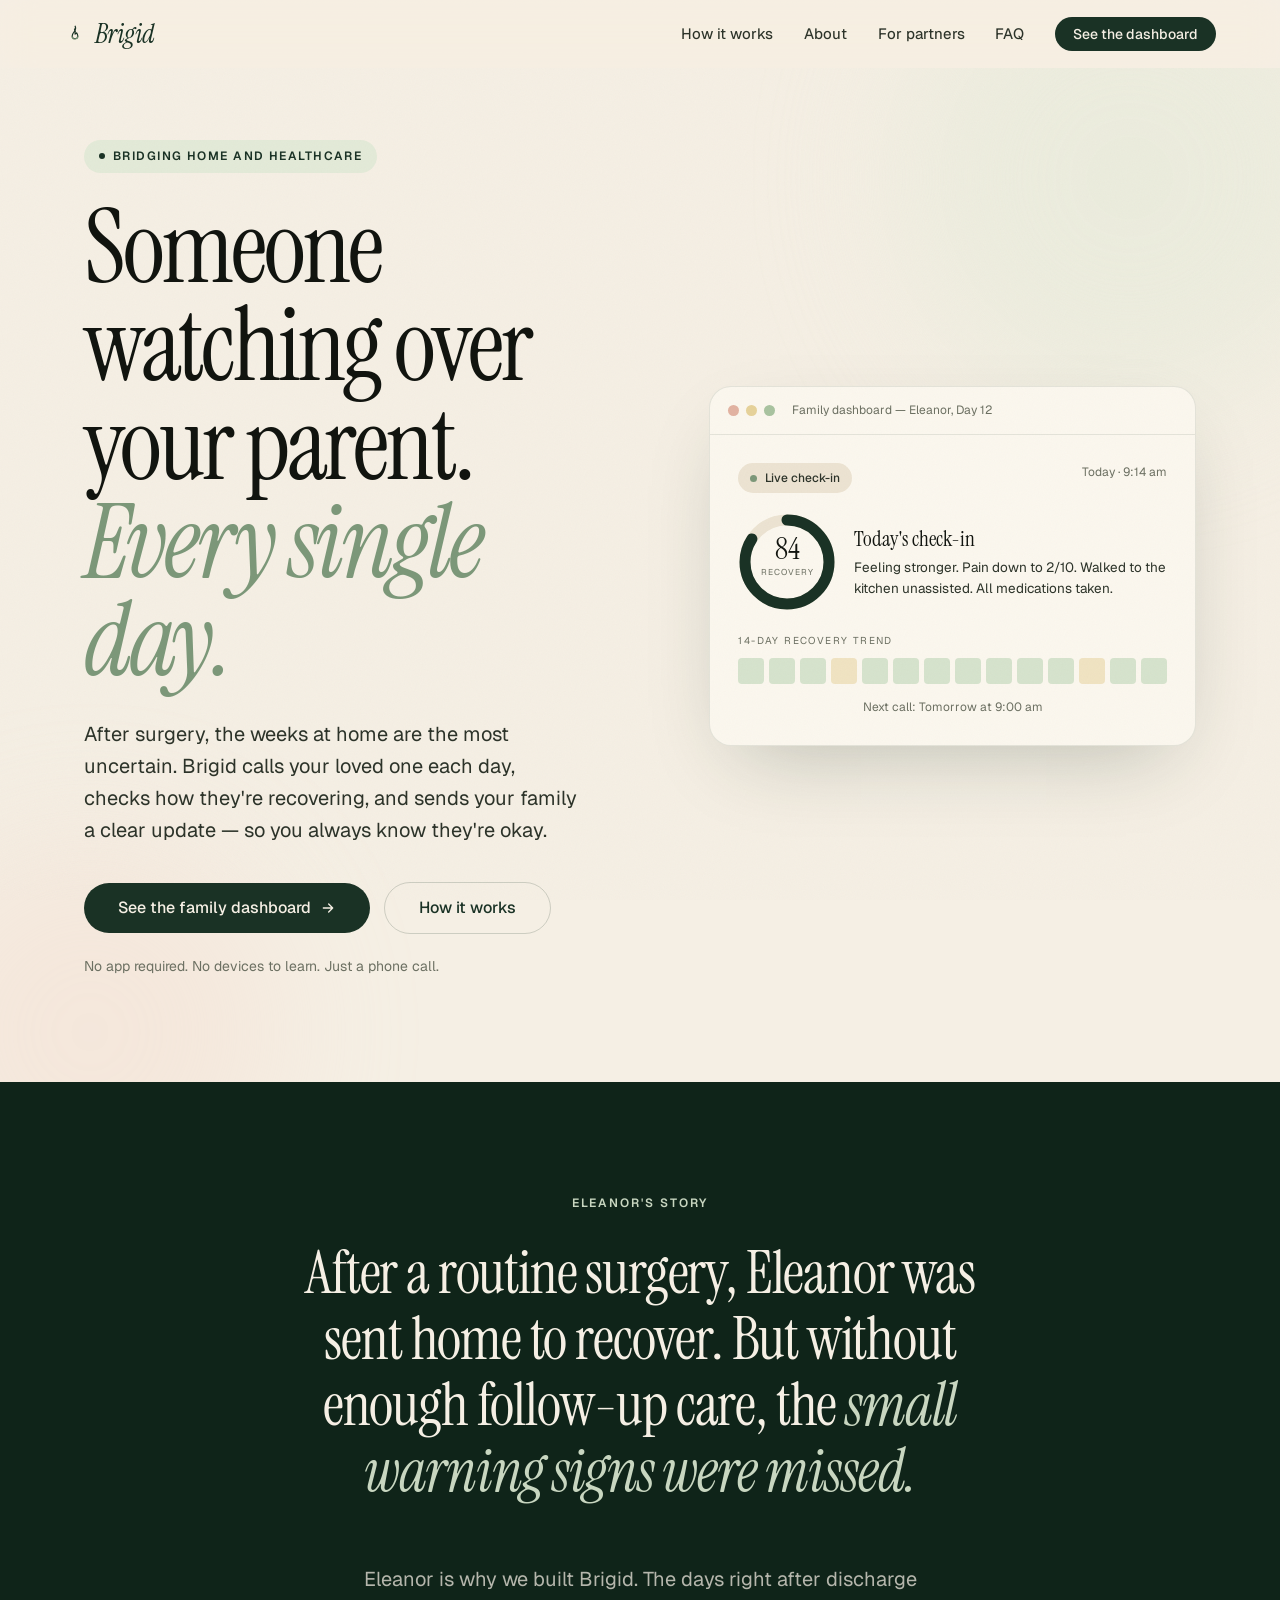
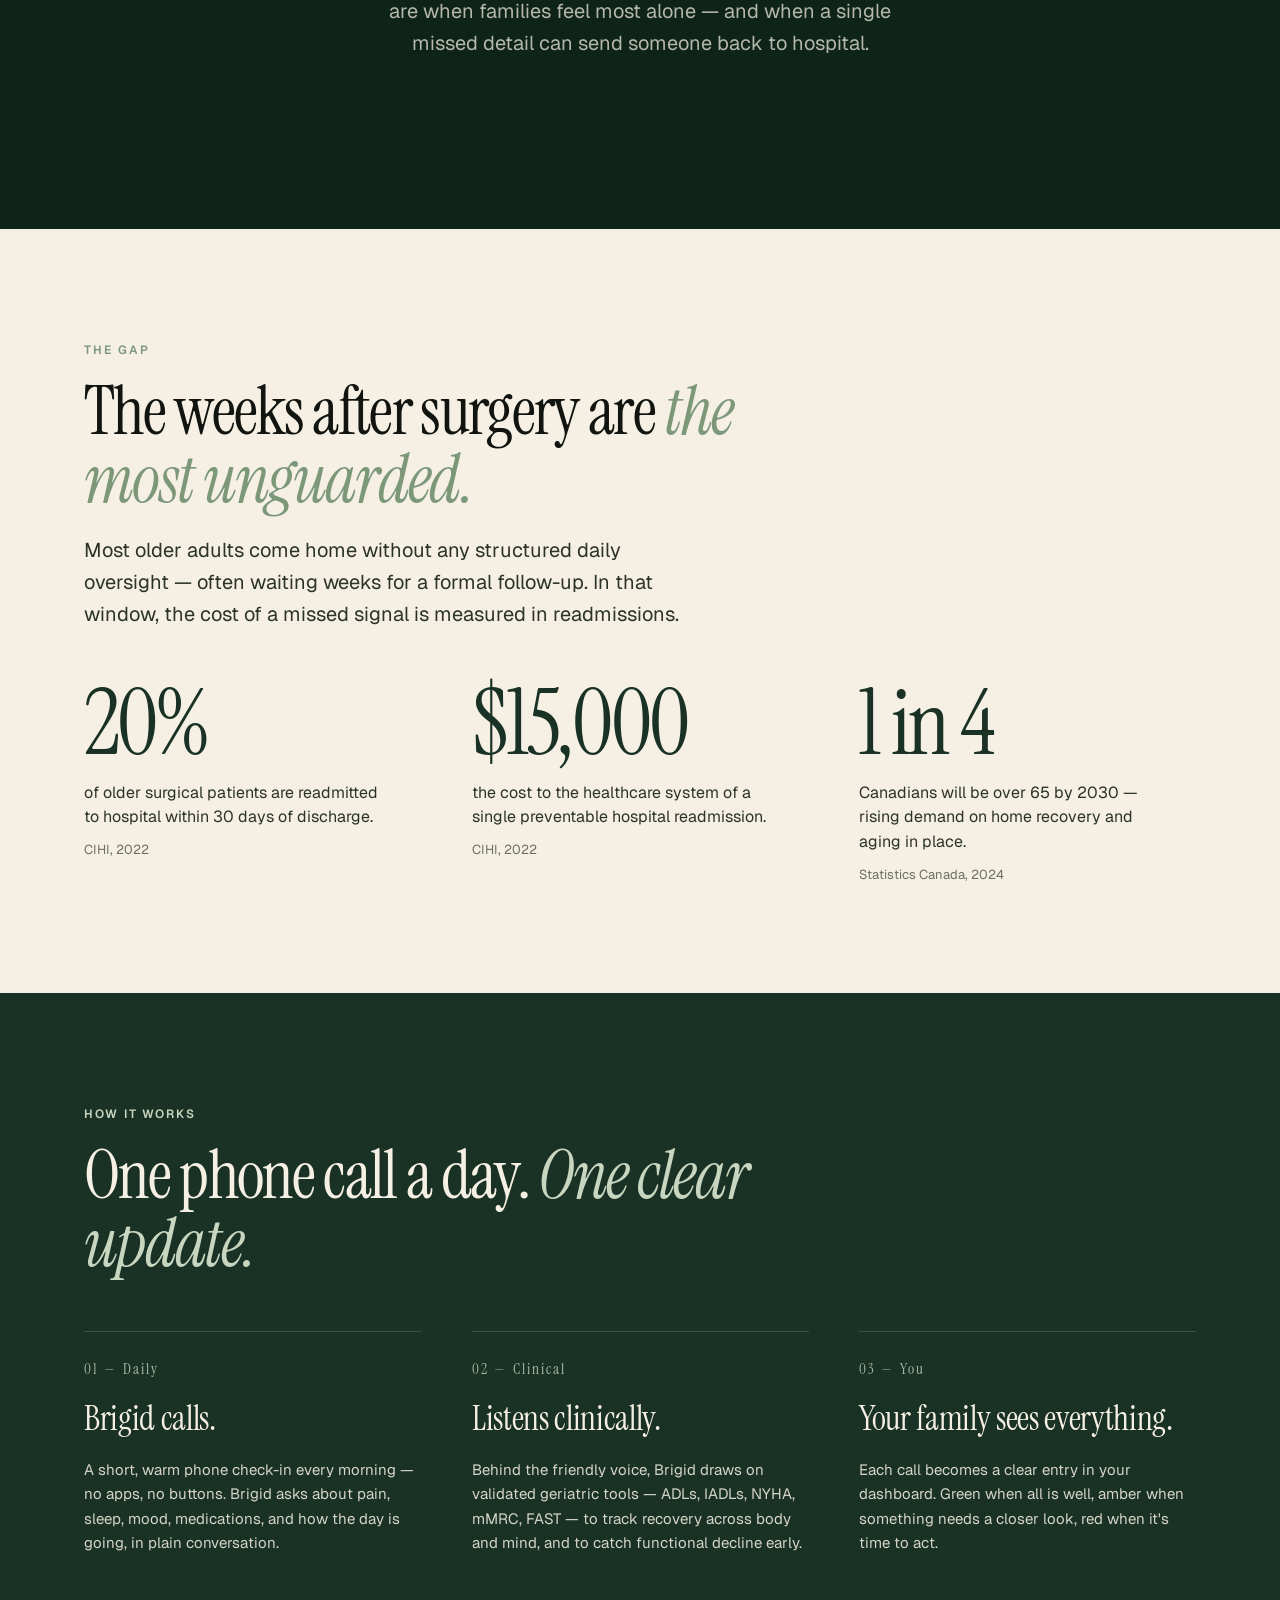
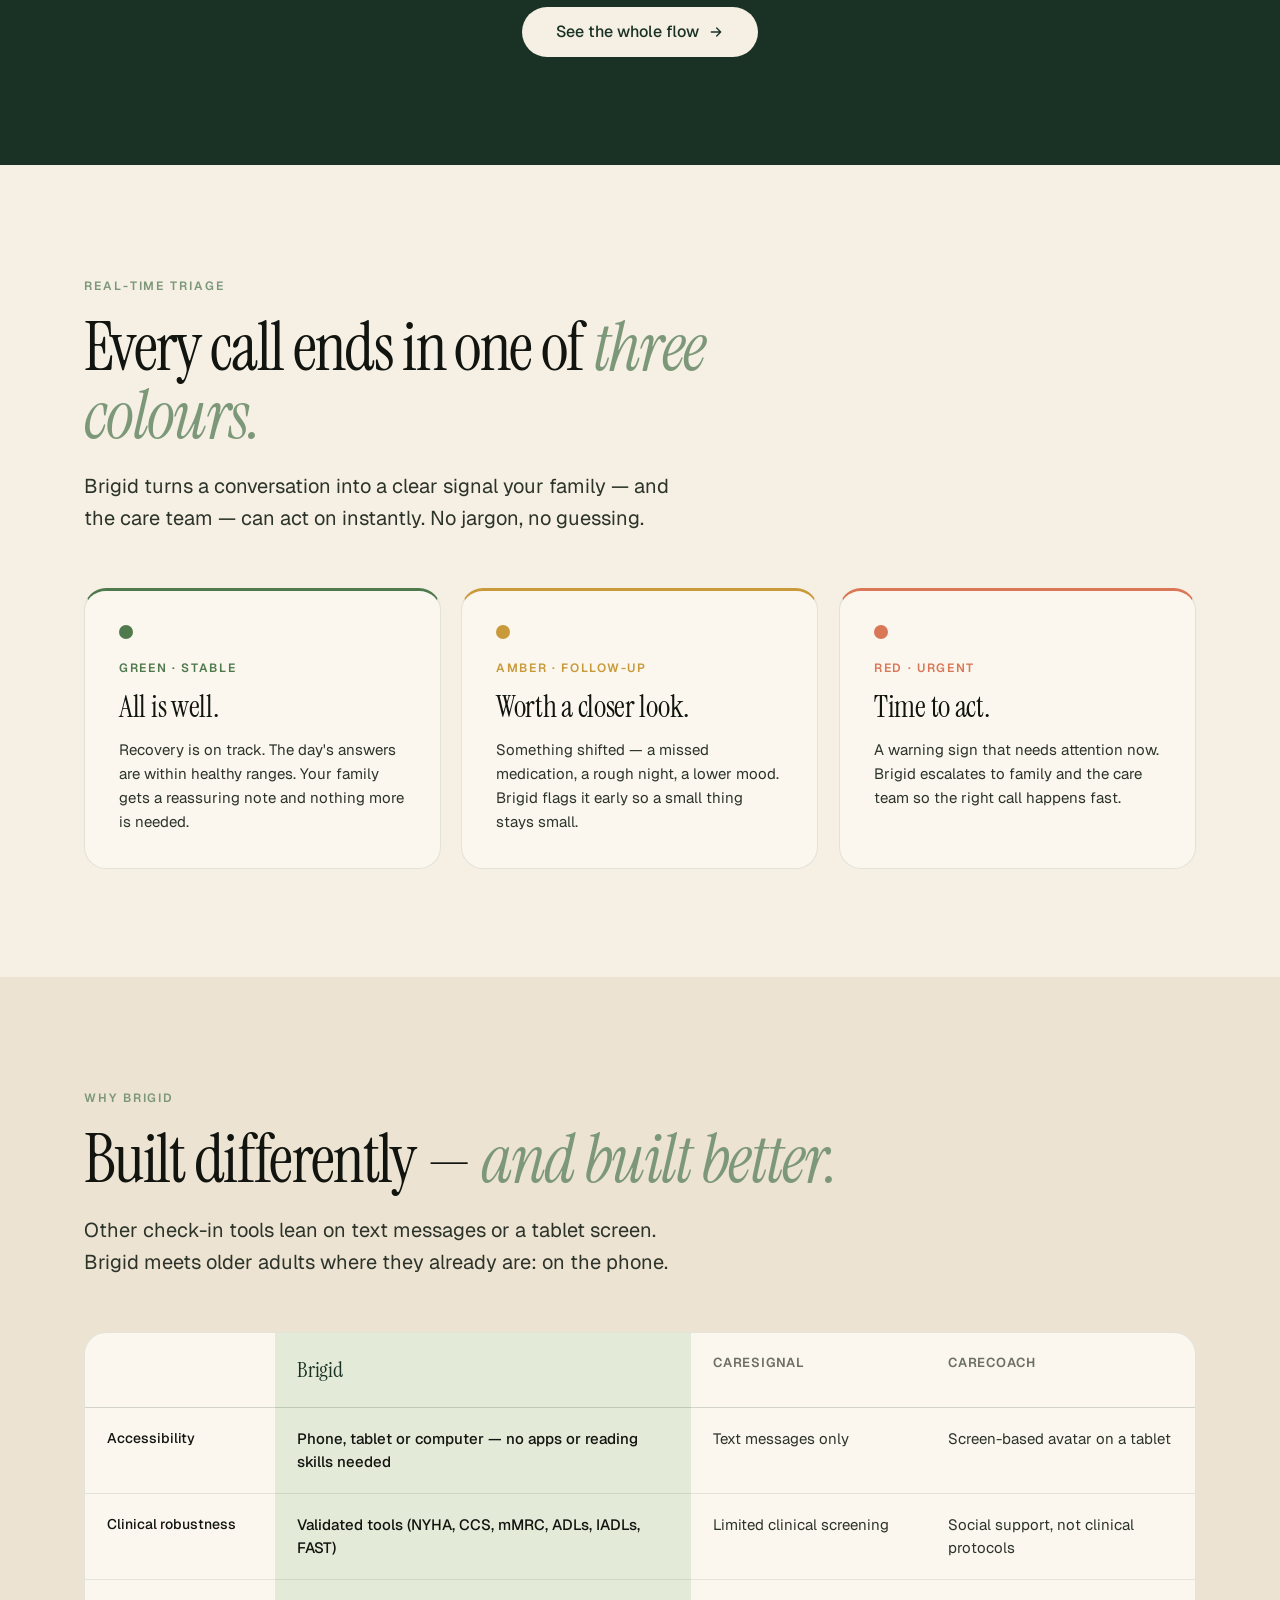
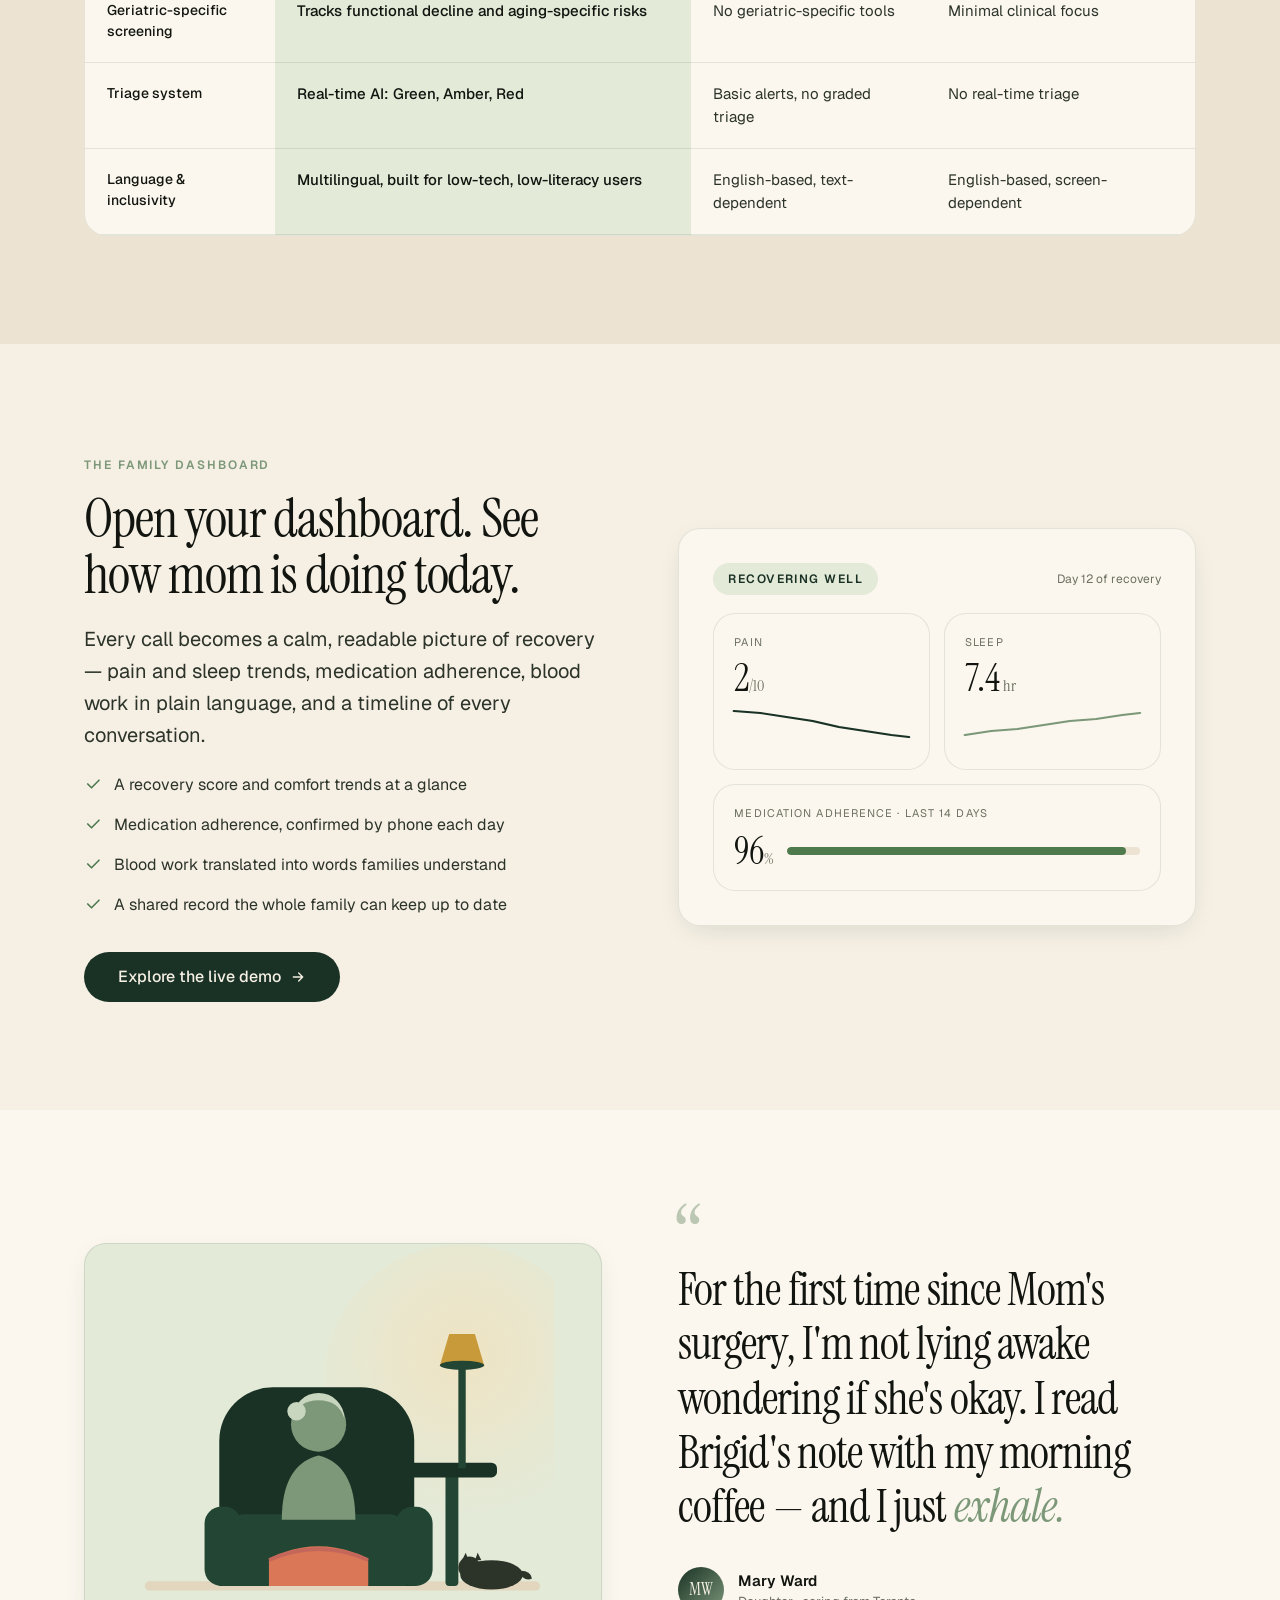
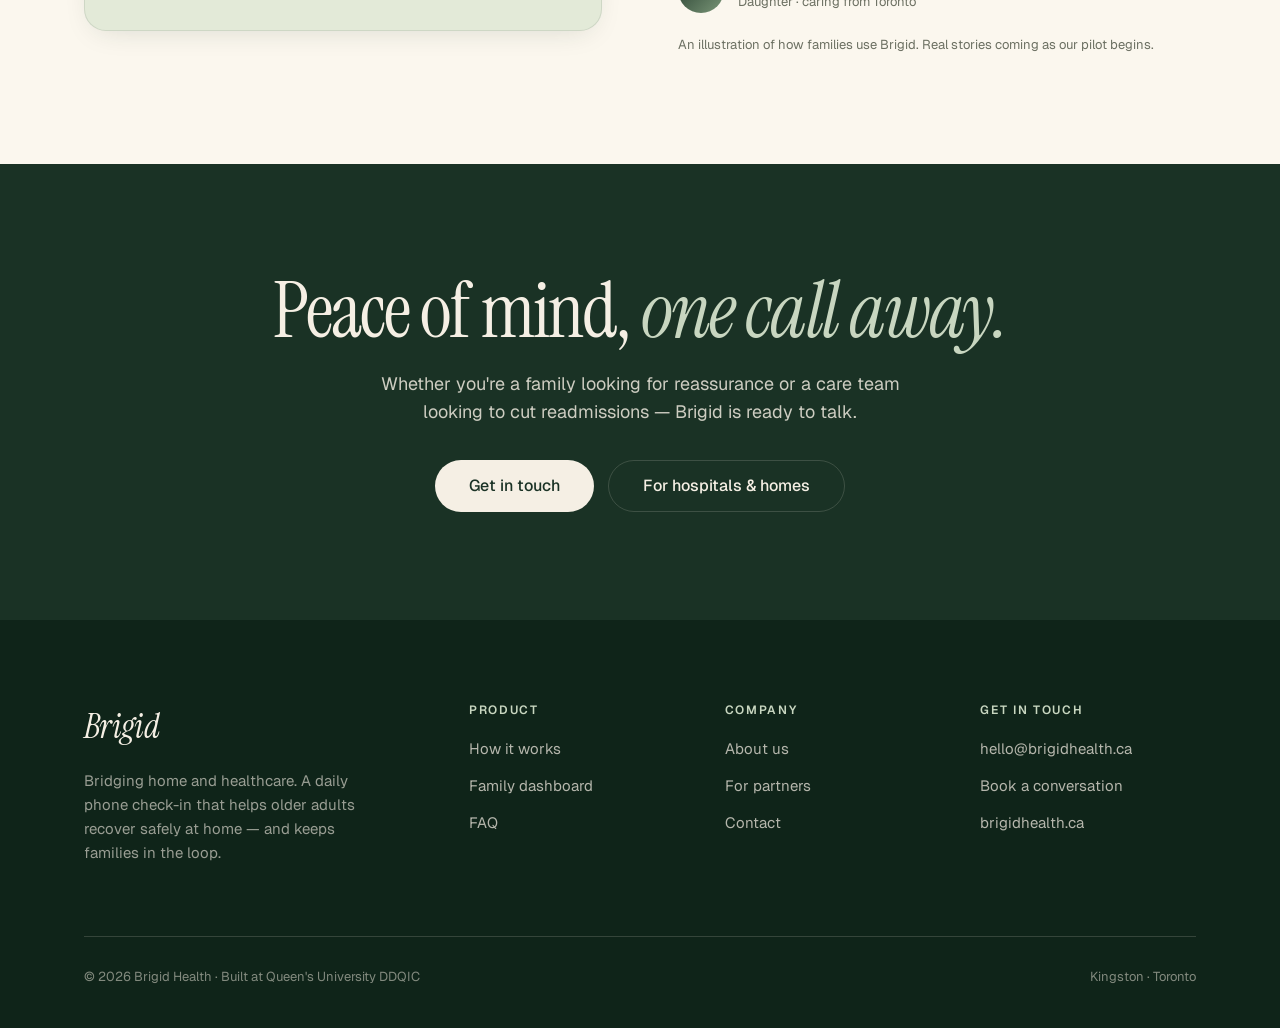
==== commit 1f4fa377: "Add warmth: original illustrations, texture, motion, and a human voice Bring the site to life with b" ====
--- a/index.html
+++ b/index.html
@@ -46,8 +46,8 @@
 
   <!-- ================= HERO ================= -->
   <section class="hero">
-    <div class="hero-glow g1"></div>
-    <div class="hero-glow g2"></div>
+    <div class="hero-glow g1 float"></div>
+    <div class="hero-glow g2 float slow"></div>
     <div class="wrap hero-grid">
       <div>
         <span class="pill reveal"><span class="dot"></span>Bridging home and healthcare</span>
@@ -302,6 +302,26 @@
     </div>
   </section>
 
+  <!-- ================= TESTIMONIAL ================= -->
+  <section class="section bleed-paper">
+    <div class="wrap split" style="align-items:center">
+      <div class="reveal-scale figure-wrap">
+        <div class="media-figure contain" style="background:var(--sage-bg)">
+          <img src="assets/img/illo-armchair.svg" alt="An older person resting comfortably in an armchair at home, a warm lamp and a cat nearby." />
+        </div>
+      </div>
+      <div class="reveal quote-block" style="text-align:left;margin:0;--d:120ms">
+        <span class="quote-mark">&ldquo;</span>
+        <blockquote>For the first time since Mom's surgery, I'm not lying awake wondering if she's okay. I read Brigid's note with my morning coffee — and I just <em>exhale.</em></blockquote>
+        <div class="quote-by">
+          <div class="avatar">MW</div>
+          <div class="who"><div class="n">Mary Ward</div><div class="r">Daughter · caring from Toronto</div></div>
+        </div>
+        <p style="font-size:13px;color:var(--muted);margin:22px 0 0">An illustration of how families use Brigid. Real stories coming as our pilot begins.</p>
+      </div>
+    </div>
+  </section>
+
   <!-- ================= CLOSING CTA ================= -->
   <section class="section bleed-forest cta-band">
     <div class="wrap reveal">
--- a/assets/brigid.css
+++ b/assets/brigid.css
@@ -492,6 +492,91 @@
 .ask-item p { font-size: 14.5px; line-height: 1.6; color: var(--ink-2); margin: 0; }
 
 /* ============================================================================
+   Imagery — illustrations now, photo-ready for later
+   ========================================================================== */
+/* Frame any illustration or photo. Add .duotone to a photo to tint it into the
+   brand palette (see README → "Adding your own photos"). */
+.media-figure {
+  position: relative; border-radius: var(--radius); overflow: hidden;
+  border: 1px solid var(--line); box-shadow: var(--shadow); background: var(--sage-bg);
+  aspect-ratio: 4 / 3;
+}
+.media-figure.tall { aspect-ratio: 4 / 5; }
+.media-figure.square { aspect-ratio: 1 / 1; }
+.media-figure > img { width: 100%; height: 100%; object-fit: cover; object-position: center; display: block; }
+.media-figure.contain { background: var(--paper); }
+.media-figure.contain > img { object-fit: contain; }
+/* Duotone: forces a colour photo into a forest→sage wash so it matches the site */
+.media-figure.duotone > img { filter: grayscale(1) contrast(1.04) brightness(1.02); }
+.media-figure.duotone::after {
+  content: ''; position: absolute; inset: 0; pointer-events: none;
+  background: linear-gradient(145deg, rgba(26,50,37,0.62), rgba(124,152,121,0.22) 70%, rgba(200,154,58,0.18));
+  mix-blend-mode: color;
+}
+.media-figure .cap {
+  position: absolute; left: 0; right: 0; bottom: 0; padding: 22px 20px 16px;
+  background: linear-gradient(transparent, rgba(15,36,25,0.78));
+  color: var(--cream); font-size: 13px; line-height: 1.4; z-index: 1;
+}
+/* Round portrait */
+.portrait { width: 100%; max-width: 340px; }
+.portrait img { width: 100%; display: block; }
+
+/* Soft decorative blob behind a figure */
+.figure-wrap { position: relative; }
+.figure-wrap .blob {
+  position: absolute; border-radius: 46% 54% 58% 42% / 52% 44% 56% 48%;
+  filter: blur(2px); z-index: -1;
+}
+
+/* ============================================================================
+   Ambient motion
+   ========================================================================== */
+@keyframes floaty { 0%,100% { transform: translateY(0); } 50% { transform: translateY(-14px); } }
+@keyframes floaty2 { 0%,100% { transform: translateY(0) translateX(0); } 50% { transform: translateY(10px) translateX(-8px); } }
+.float { animation: floaty 8s var(--ease) infinite; }
+.float.slow { animation: floaty2 12s var(--ease) infinite; }
+@media (prefers-reduced-motion: reduce) { .float, .float.slow { animation: none; } }
+
+/* ============================================================================
+   Paper grain — a whisper of texture over the whole page
+   ========================================================================== */
+body::after {
+  content: ''; position: fixed; inset: 0; pointer-events: none; z-index: 90;
+  opacity: 0.035; mix-blend-mode: multiply;
+  background-image: url("data:image/svg+xml,%3Csvg xmlns='http://www.w3.org/2000/svg' width='160' height='160'%3E%3Cfilter id='n'%3E%3CfeTurbulence type='fractalNoise' baseFrequency='0.82' numOctaves='2' stitchTiles='stitch'/%3E%3C/filter%3E%3Crect width='100%25' height='100%25' filter='url(%23n)'/%3E%3C/svg%3E");
+}
+
+/* ============================================================================
+   Testimonial / human voice
+   ========================================================================== */
+.quote-block { max-width: 900px; margin: 0 auto; text-align: center; }
+.quote-mark {
+  font-family: var(--display); font-size: 90px; line-height: 0.6; color: var(--sage);
+  opacity: 0.5; height: 44px; display: block;
+}
+.quote-block blockquote {
+  font-family: var(--display); font-weight: 400; margin: 0;
+  font-size: clamp(26px, 4vw, 46px); line-height: 1.18; letter-spacing: -0.02em; color: var(--ink);
+}
+.quote-block blockquote em { font-style: italic; color: var(--sage); }
+.bleed-forest .quote-block blockquote, .bleed-forest-deep .quote-block blockquote { color: var(--cream); }
+.bleed-forest .quote-block blockquote em, .bleed-forest-deep .quote-block blockquote em { color: var(--sage-light); }
+.bleed-forest .quote-mark, .bleed-forest-deep .quote-mark { color: var(--sage-light); }
+.quote-by { display: inline-flex; align-items: center; gap: 14px; margin-top: 34px; }
+.quote-by .avatar {
+  width: 46px; height: 46px; border-radius: 50%; flex-shrink: 0;
+  background: linear-gradient(135deg, var(--forest), var(--sage));
+  color: var(--cream); display: grid; place-items: center;
+  font-family: var(--display); font-size: 18px;
+}
+.quote-by .who { text-align: left; }
+.quote-by .who .n { font-weight: 600; font-size: 15px; color: var(--ink); }
+.bleed-forest .quote-by .who .n, .bleed-forest-deep .quote-by .who .n { color: var(--cream); }
+.quote-by .who .r { font-size: 13px; color: var(--muted); }
+.bleed-forest .quote-by .who .r, .bleed-forest-deep .quote-by .who .r { color: rgba(245,239,228,0.6); }
+
+/* ============================================================================
    Responsive
    ========================================================================== */
 @media (max-width: 940px) {
